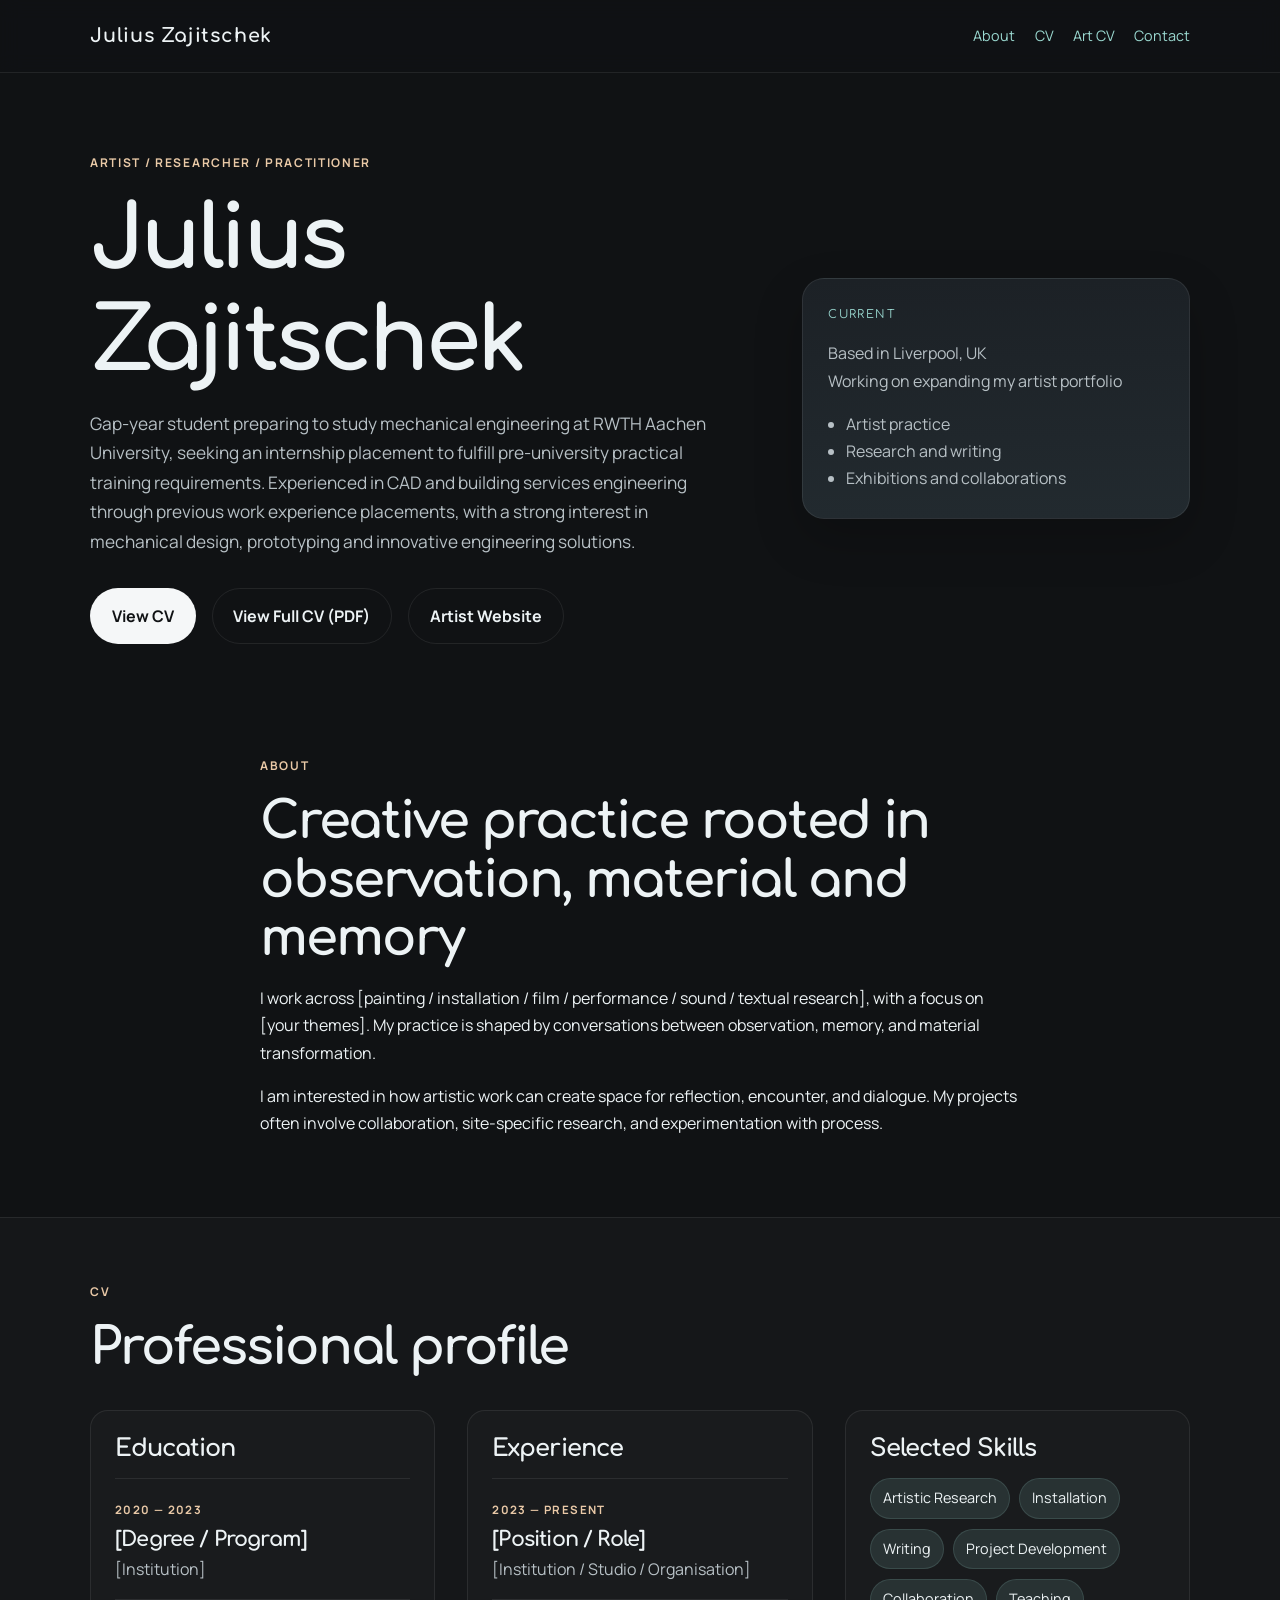
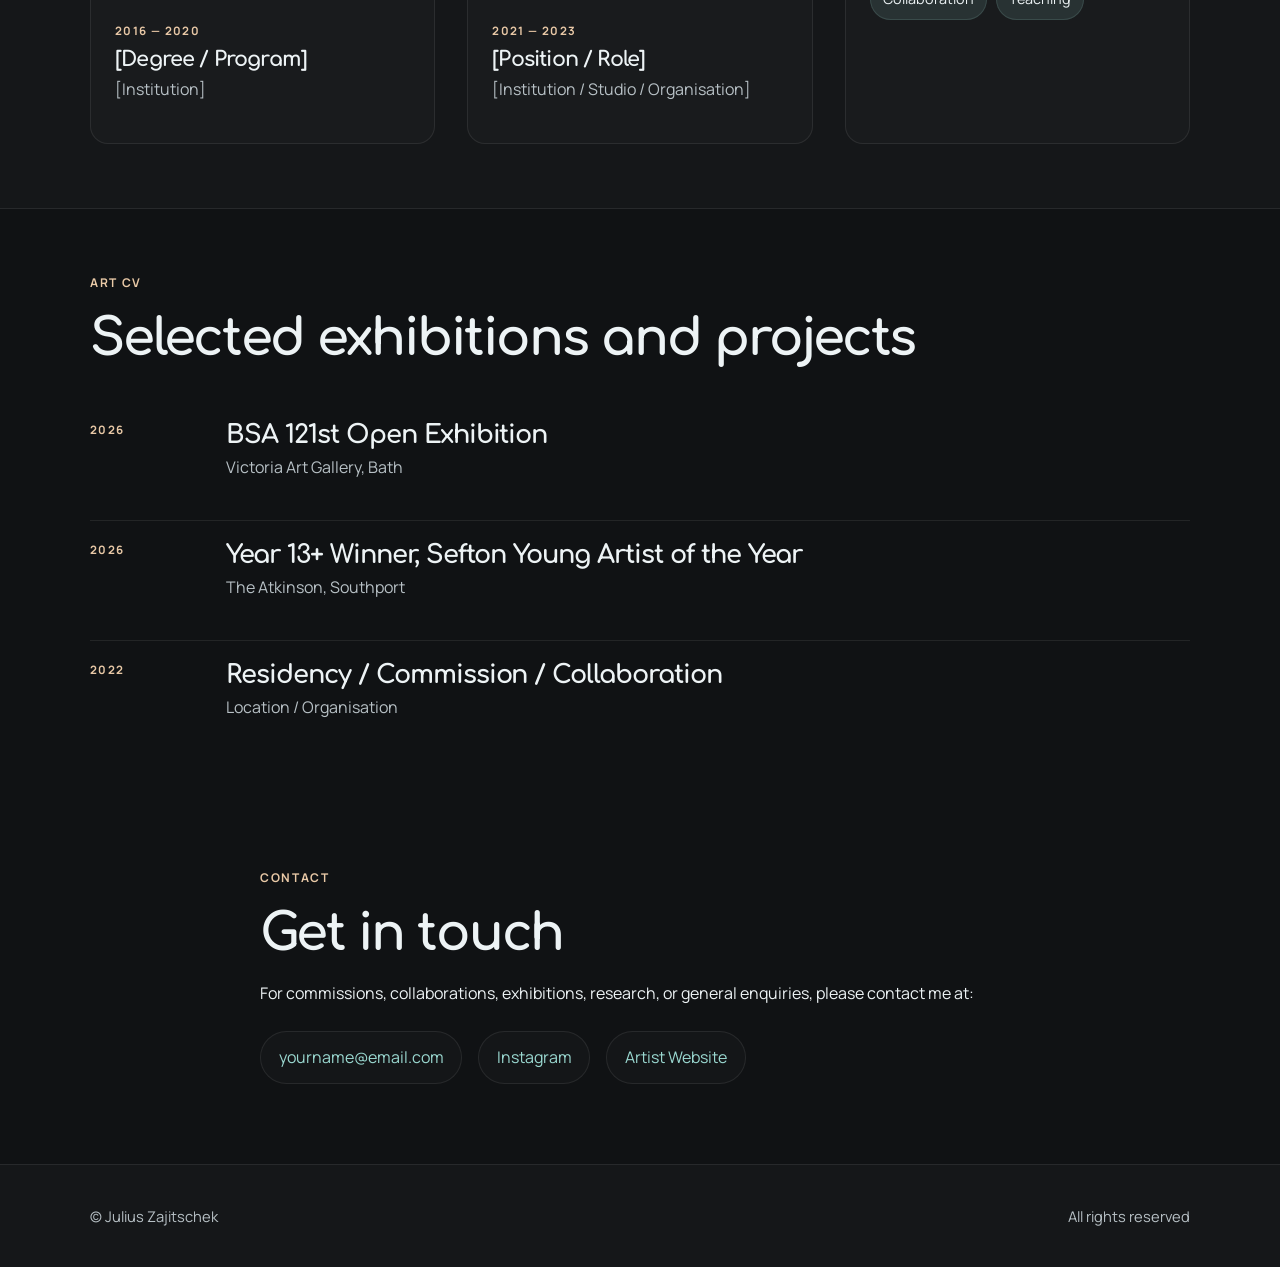
==== index.html @ 3a84ae4e "Update index.html Added BSA and Atkinson exhibitions to art cv" ====
<!DOCTYPE html>
<html lang="en">
  <head>
    <meta charset="UTF-8" />
    <meta name="viewport" content="width=device-width, initial-scale=1.0" />
    <title>Julius Zajitschek</title>
    <meta
      name="description"
      content="Personal website of Julius Zajitschek — artist, researcher, and creative practitioner."
    />
    <link rel="preconnect" href="https://fonts.googleapis.com" />
    <link rel="preconnect" href="https://fonts.gstatic.com" crossorigin />
    <link
      href="https://fonts.googleapis.com/css2?family=Comfortaa:wght@400;500;600;700&family=Manrope:wght@400;500;600;700&display=swap"
      rel="stylesheet"
    />
    <link rel="stylesheet" href="styles.css" />
  </head>
  <body>
    <header class="site-header">
      <div class="container nav">
        <div class="brand">Julius Zajitschek</div>
        <nav>
          <a href="#about">About</a>
          <a href="#cv">CV</a>
          <a href="#art-cv">Art CV</a>
          <a href="#contact">Contact</a>
        </nav>
      </div>
    </header>

    <main>
      <section class="hero">
        <div class="container hero-inner">
          <div class="hero-copy">
            <p class="eyebrow">Artist / Researcher / Practitioner</p>
            <h1>Julius Zajitschek</h1>
            <p class="lead">
              Gap-year student preparing to study mechanical engineering at RWTH Aachen 
              University, seeking an internship placement to fulfill pre-university 
              practical training requirements. Experienced in CAD and building 
              services engineering through previous work experience placements, with a strong 
              interest in mechanical design, prototyping and innovative engineering solutions.
            </p>
            <div class="actions">
              <a class="button" href="#cv">View CV</a>
              <a class="button secondary" href="cv.pdf" target="_blank" rel="noopener noreferrer">
                View Full CV (PDF)
              </a>
              <a
                class="button secondary"
                href="https://gentfossly.github.io"
                target="_blank"
                rel="noreferrer"
              >
                Artist Website
              </a>
            </div>
          </div>

          <div class="hero-card">
            <div class="card-label">Current</div>
            <p>
              Based in Liverpool, UK<br />
              Working on expanding my artist portfolio
            </p>
            <ul>
              <li>Artist practice</li>
              <li>Research and writing</li>
              <li>Exhibitions and collaborations</li>
            </ul>
          </div>
        </div>
      </section>

      <section id="about" class="section">
        <div class="container narrow">
          <p class="section-kicker">About</p>
          <h2>Creative practice rooted in observation, material and memory</h2>
          <p>
            I work across [painting / installation / film / performance / sound /
            textual research], with a focus on [your themes]. My practice is shaped
            by conversations between observation, memory, and material
            transformation.
          </p>
          <p>
            I am interested in how artistic work can create space for reflection,
            encounter, and dialogue. My projects often involve collaboration,
            site-specific research, and experimentation with process.
          </p>
        </div>
      </section>

      <section id="cv" class="section alt">
        <div class="container">
          <p class="section-kicker">CV</p>
          <h2>Professional profile</h2>

          <div class="cv-grid">
            <div class="cv-column">
              <h3>Education</h3>
              <div class="entry">
                <span class="date">2020 — 2023</span>
                <h4>[Degree / Program]</h4>
                <p>[Institution]</p>
              </div>
              <div class="entry">
                <span class="date">2016 — 2020</span>
                <h4>[Degree / Program]</h4>
                <p>[Institution]</p>
              </div>
            </div>

            <div class="cv-column">
              <h3>Experience</h3>
              <div class="entry">
                <span class="date">2023 — Present</span>
                <h4>[Position / Role]</h4>
                <p>[Institution / Studio / Organisation]</p>
              </div>
              <div class="entry">
                <span class="date">2021 — 2023</span>
                <h4>[Position / Role]</h4>
                <p>[Institution / Studio / Organisation]</p>
              </div>
            </div>

            <div class="cv-column">
              <h3>Selected Skills</h3>
              <ul class="tag-list">
                <li>Artistic Research</li>
                <li>Installation</li>
                <li>Writing</li>
                <li>Project Development</li>
                <li>Collaboration</li>
                <li>Teaching</li>
              </ul>
            </div>
          </div>
        </div>
      </section>

      <section id="art-cv" class="section">
        <div class="container">
          <p class="section-kicker">Art CV</p>
          <h2>Selected exhibitions and projects</h2>

          <div class="timeline">
            <div class="timeline-item">
              <span class="date">2026</span>
              <div>
                <h4>BSA 121st Open Exhibition</h4>
                <p>Victoria Art Gallery, Bath</p>
              </div>
            </div>

            <div class="timeline-item">
              <span class="date">2026</span>
              <div>
                <h4>Year 13+ Winner, Sefton Young Artist of the Year</h4>
                <p>The Atkinson, Southport</p>
              </div>
            </div>

            <div class="timeline-item">
              <span class="date">2022</span>
              <div>
                <h4>Residency / Commission / Collaboration</h4>
                <p>Location / Organisation</p>
              </div>
            </div>
          </div>
        </div>
      </section>

      <section id="contact" class="section contact">
        <div class="container narrow">
          <p class="section-kicker">Contact</p>
          <h2>Get in touch</h2>
          <p>
            For commissions, collaborations, exhibitions, research, or general
            enquiries, please contact me at:
          </p>

          <div class="contact-links">
            <a href="mailto:yourname@email.com">yourname@email.com</a>
            <a href="https://instagram.com/yourhandle" target="_blank" rel="noreferrer">
              Instagram
            </a>
            <a href="https://gentfossly.github.io" target="_blank" rel="noreferrer">
              Artist Website
            </a>
          </div>
        </div>
      </section>
    </main>

    <footer class="site-footer">
      <div class="container footer-inner">
        <p>© Julius Zajitschek</p>
        <p>All rights reserved</p>
      </div>
    </footer>
  </body>
</html>
---- styles.css ----
@import url('https://fonts.googleapis.com/css2?family=Comfortaa:wght@400;500;600;700&family=Manrope:wght@400;500;600;700&display=swap');

:root {
  --bg: #101214;
  --bg-2: #171b1e;
  --panel: #1c2126;
  --panel-2: #222a2f;
  --text: #edf3f5;
  --muted: #b7c0c5;
  --line: rgba(255, 255, 255, 0.08);
  --accent: #9ad8d0;
  --accent-2: #e9c9a7;
  --button: #f5f7f8;
  --button-text: #101214;
  --shadow: 0 20px 50px rgba(0, 0, 0, 0.2);
}

* {
  box-sizing: border-box;
}

html {
  scroll-behavior: smooth;
}

body {
  margin: 0;
  background: var(--bg);
  color: var(--text);
  font-family: "Manrope", sans-serif;
  line-height: 1.7;
}

img {
  max-width: 100%;
  display: block;
}

a {
  color: var(--accent);
  text-decoration: none;
}

a:hover {
  text-decoration: underline;
}

.container {
  width: min(1100px, calc(100% - 2rem));
  margin: 0 auto;
}

.narrow {
  max-width: 760px;
}

.site-header {
  position: sticky;
  top: 0;
  z-index: 20;
  background: rgba(16, 18, 20, 0.9);
  backdrop-filter: blur(10px);
  border-bottom: 1px solid var(--line);
}

.nav {
  display: flex;
  justify-content: space-between;
  align-items: center;
  min-height: 72px;
  gap: 1rem;
}

.brand {
  font-family: "Comfortaa", sans-serif;
  font-weight: 700;
  font-size: 1.2rem;
  letter-spacing: 0.04em;
}

nav {
  display: flex;
  flex-wrap: wrap;
  gap: 1.2rem;
  font-size: 0.9rem;
}

.hero {
  padding: 5rem 0 3rem;
}

.hero-inner {
  display: grid;
  grid-template-columns: 1.4fr 0.8fr;
  gap: 2rem;
  align-items: center;
}

.eyebrow,
.section-kicker {
  color: var(--accent-2);
  text-transform: uppercase;
  letter-spacing: 0.14em;
  font-size: 0.75rem;
  font-weight: 700;
  margin: 0 0 1rem;
}

h1, h2, h3, h4, h5 {
  font-family: "Comfortaa", sans-serif;
  letter-spacing: -0.04em;
  line-height: 1.15;
  margin-top: 0;
  color: var(--text);
}

h1 {
  font-size: clamp(3rem, 7vw, 5.5rem);
  margin-bottom: 1rem;
}

h2 {
  font-size: clamp(2.4rem, 4vw, 3.5rem);
  margin-bottom: 1rem;
}

.lead {
  font-size: 1.08rem;
  color: var(--muted);
  max-width: 640px;
}

.actions {
  display: flex;
  flex-wrap: wrap;
  gap: 1rem;
  margin-top: 2rem;
}

.button {
  display: inline-flex;
  align-items: center;
  justify-content: center;
  padding: 0.85rem 1.3rem;
  border-radius: 999px;
  background: var(--button);
  color: var(--button-text);
  font-weight: 700;
  border: 1px solid transparent;
  transition: transform 0.2s ease;
}

.button:hover {
  transform: translateY(-1px);
  text-decoration: none;
}

.button.secondary {
  background: transparent;
  border-color: var(--line);
  color: var(--text);
}

.hero-card {
  background: linear-gradient(180deg, var(--panel) 0%, var(--panel-2) 100%);
  border: 1px solid var(--line);
  border-radius: 22px;
  padding: 1.6rem;
  box-shadow: var(--shadow);
}

.card-label {
  font-family: "Comfortaa", sans-serif;
  font-size: 0.72rem;
  text-transform: uppercase;
  letter-spacing: 0.12em;
  color: var(--accent);
  margin-bottom: 0.8rem;
}

.hero-card p,
.hero-card li {
  color: var(--muted);
}

.hero-card ul {
  margin: 1rem 0 0;
  padding-left: 1.1rem;
}

.section {
  padding: 4rem 0;
}

.alt {
  background: rgba(255, 255, 255, 0.02);
  border-top: 1px solid var(--line);
  border-bottom: 1px solid var(--line);
}

.cv-grid {
  display: grid;
  grid-template-columns: repeat(3, minmax(0, 1fr));
  gap: 2rem;
  margin-top: 2rem;
}

.cv-column {
  background: rgba(255, 255, 255, 0.02);
  border: 1px solid var(--line);
  border-radius: 18px;
  padding: 1.5rem;
}

.cv-column h3 {
  font-size: 1.5rem;
  margin-bottom: 1rem;
}

.entry {
  padding: 1rem 0;
  border-top: 1px solid var(--line);
}

.entry:first-child {
  border-top: none;
  padding-top: 0;
}

.date {
  display: inline-block;
  color: var(--accent-2);
  font-size: 0.72rem;
  text-transform: uppercase;
  letter-spacing: 0.12em;
  font-weight: 700;
  margin-bottom: 0.5rem;
}

.entry h4 {
  margin-bottom: 0.25rem;
  font-size: 1.3rem;
}

.entry p {
  margin: 0;
  color: var(--muted);
}

.tag-list {
  list-style: none;
  padding: 0;
  margin: 0;
  display: flex;
  flex-wrap: wrap;
  gap: 0.6rem;
}

.tag-list li {
  background: rgba(154, 216, 208, 0.12);
  border: 1px solid rgba(154, 216, 208, 0.15);
  padding: 0.45rem 0.75rem;
  border-radius: 999px;
  font-size: 0.9rem;
}

.timeline {
  display: grid;
  gap: 1.2rem;
  margin-top: 2rem;
}

.timeline-item {
  display: grid;
  grid-template-columns: 120px 1fr;
  gap: 1rem;
  padding: 1.2rem 0;
  border-top: 1px solid var(--line);
}

.timeline-item:first-child {
  border-top: 0;
}

.timeline-item h4 {
  margin-bottom: 0.3rem;
  font-size: 1.6rem;
}

.timeline-item p {
  margin: 0;
  color: var(--muted);
}

.contact {
  padding-bottom: 5rem;
}

.contact-links {
  display: flex;
  flex-wrap: wrap;
  gap: 1rem;
  margin-top: 1.5rem;
}

.contact-links a {
  display: inline-flex;
  align-items: center;
  justify-content: center;
  min-height: 48px;
  padding: 0.75rem 1.1rem;
  border: 1px solid var(--line);
  border-radius: 999px;
  background: rgba(255, 255, 255, 0.02);
}

.site-footer {
  border-top: 1px solid var(--line);
  padding: 1.5rem 0;
  background: rgba(255, 255, 255, 0.02);
}

.footer-inner {
  display: flex;
  justify-content: space-between;
  gap: 1rem;
  flex-wrap: wrap;
  color: var(--muted);
  font-size: 0.92rem;
}

@media (max-width: 800px) {
  .hero-inner,
  .cv-grid {
    grid-template-columns: 1fr;
  }

  .nav {
    flex-direction: column;
    justify-content: center;
    padding: 0.9rem 0;
  }

  .timeline-item {
    grid-template-columns: 1fr;
    gap: 0.2rem;
  }
}
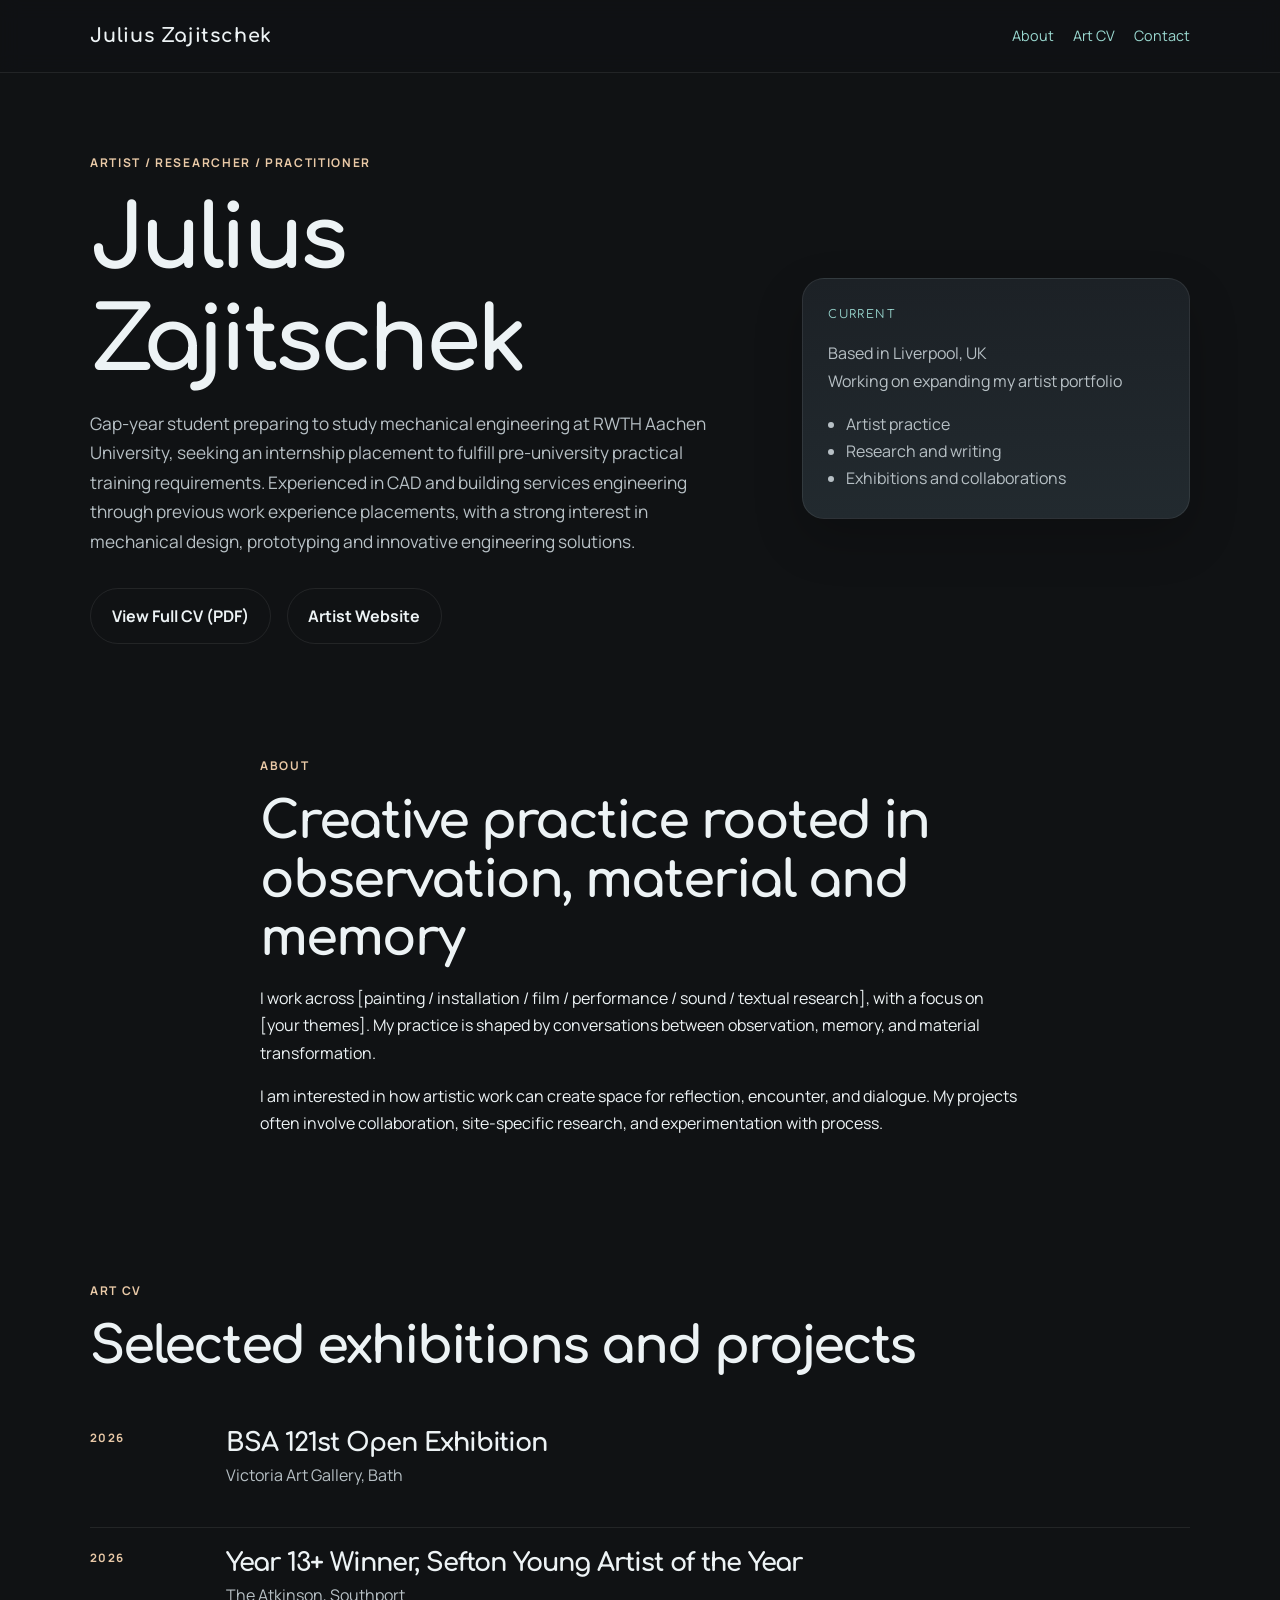
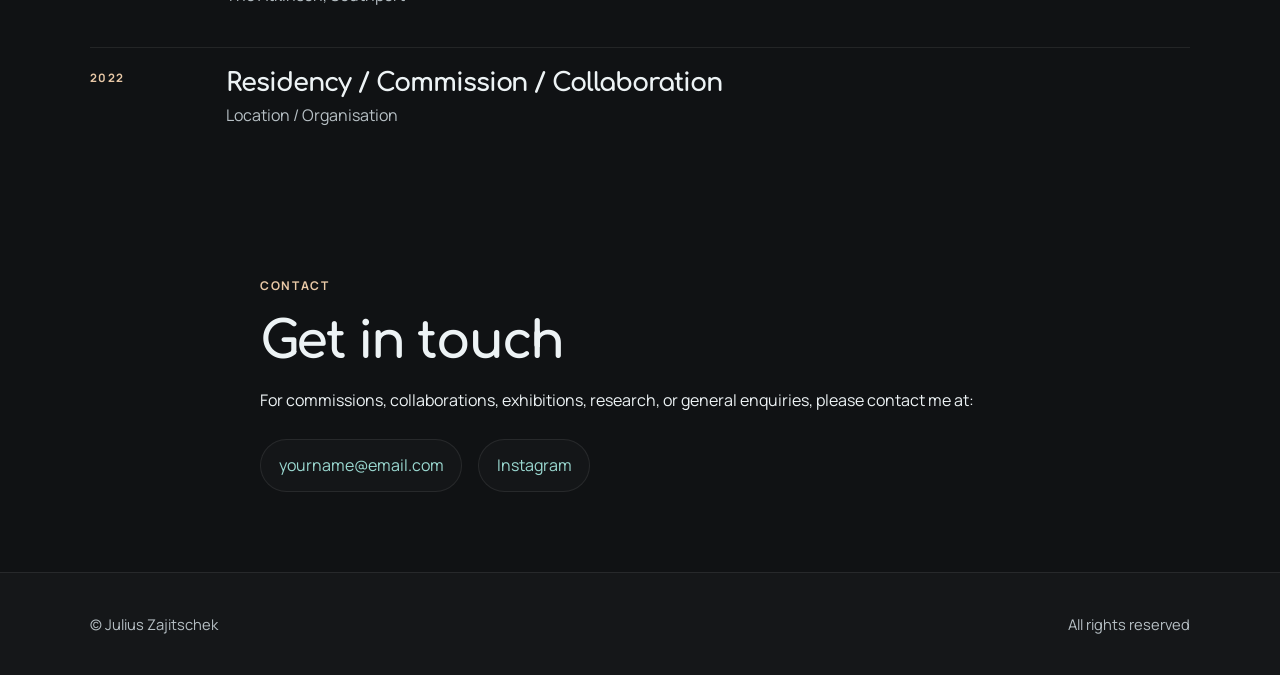
==== commit 20ec8523: "Remove the CV section and artist website link; keep Art CV" ====
--- a/index.html
+++ b/index.html
@@ -22,7 +22,6 @@
         <div class="brand">Julius Zajitschek</div>
         <nav>
           <a href="#about">About</a>
-          <a href="#cv">CV</a>
           <a href="#art-cv">Art CV</a>
           <a href="#contact">Contact</a>
         </nav>
@@ -43,7 +42,6 @@
               interest in mechanical design, prototyping and innovative engineering solutions.
             </p>
             <div class="actions">
-              <a class="button" href="#cv">View CV</a>
               <a class="button secondary" href="cv.pdf" target="_blank" rel="noopener noreferrer">
                 View Full CV (PDF)
               </a>
@@ -88,55 +86,6 @@
             encounter, and dialogue. My projects often involve collaboration,
             site-specific research, and experimentation with process.
           </p>
-        </div>
-      </section>
-
-      <section id="cv" class="section alt">
-        <div class="container">
-          <p class="section-kicker">CV</p>
-          <h2>Professional profile</h2>
-
-          <div class="cv-grid">
-            <div class="cv-column">
-              <h3>Education</h3>
-              <div class="entry">
-                <span class="date">2020 — 2023</span>
-                <h4>[Degree / Program]</h4>
-                <p>[Institution]</p>
-              </div>
-              <div class="entry">
-                <span class="date">2016 — 2020</span>
-                <h4>[Degree / Program]</h4>
-                <p>[Institution]</p>
-              </div>
-            </div>
-
-            <div class="cv-column">
-              <h3>Experience</h3>
-              <div class="entry">
-                <span class="date">2023 — Present</span>
-                <h4>[Position / Role]</h4>
-                <p>[Institution / Studio / Organisation]</p>
-              </div>
-              <div class="entry">
-                <span class="date">2021 — 2023</span>
-                <h4>[Position / Role]</h4>
-                <p>[Institution / Studio / Organisation]</p>
-              </div>
-            </div>
-
-            <div class="cv-column">
-              <h3>Selected Skills</h3>
-              <ul class="tag-list">
-                <li>Artistic Research</li>
-                <li>Installation</li>
-                <li>Writing</li>
-                <li>Project Development</li>
-                <li>Collaboration</li>
-                <li>Teaching</li>
-              </ul>
-            </div>
-          </div>
         </div>
       </section>
 
@@ -187,9 +136,6 @@
             <a href="https://instagram.com/yourhandle" target="_blank" rel="noreferrer">
               Instagram
             </a>
-            <a href="https://gentfossly.github.io" target="_blank" rel="noreferrer">
-              Artist Website
-            </a>
           </div>
         </div>
       </section>
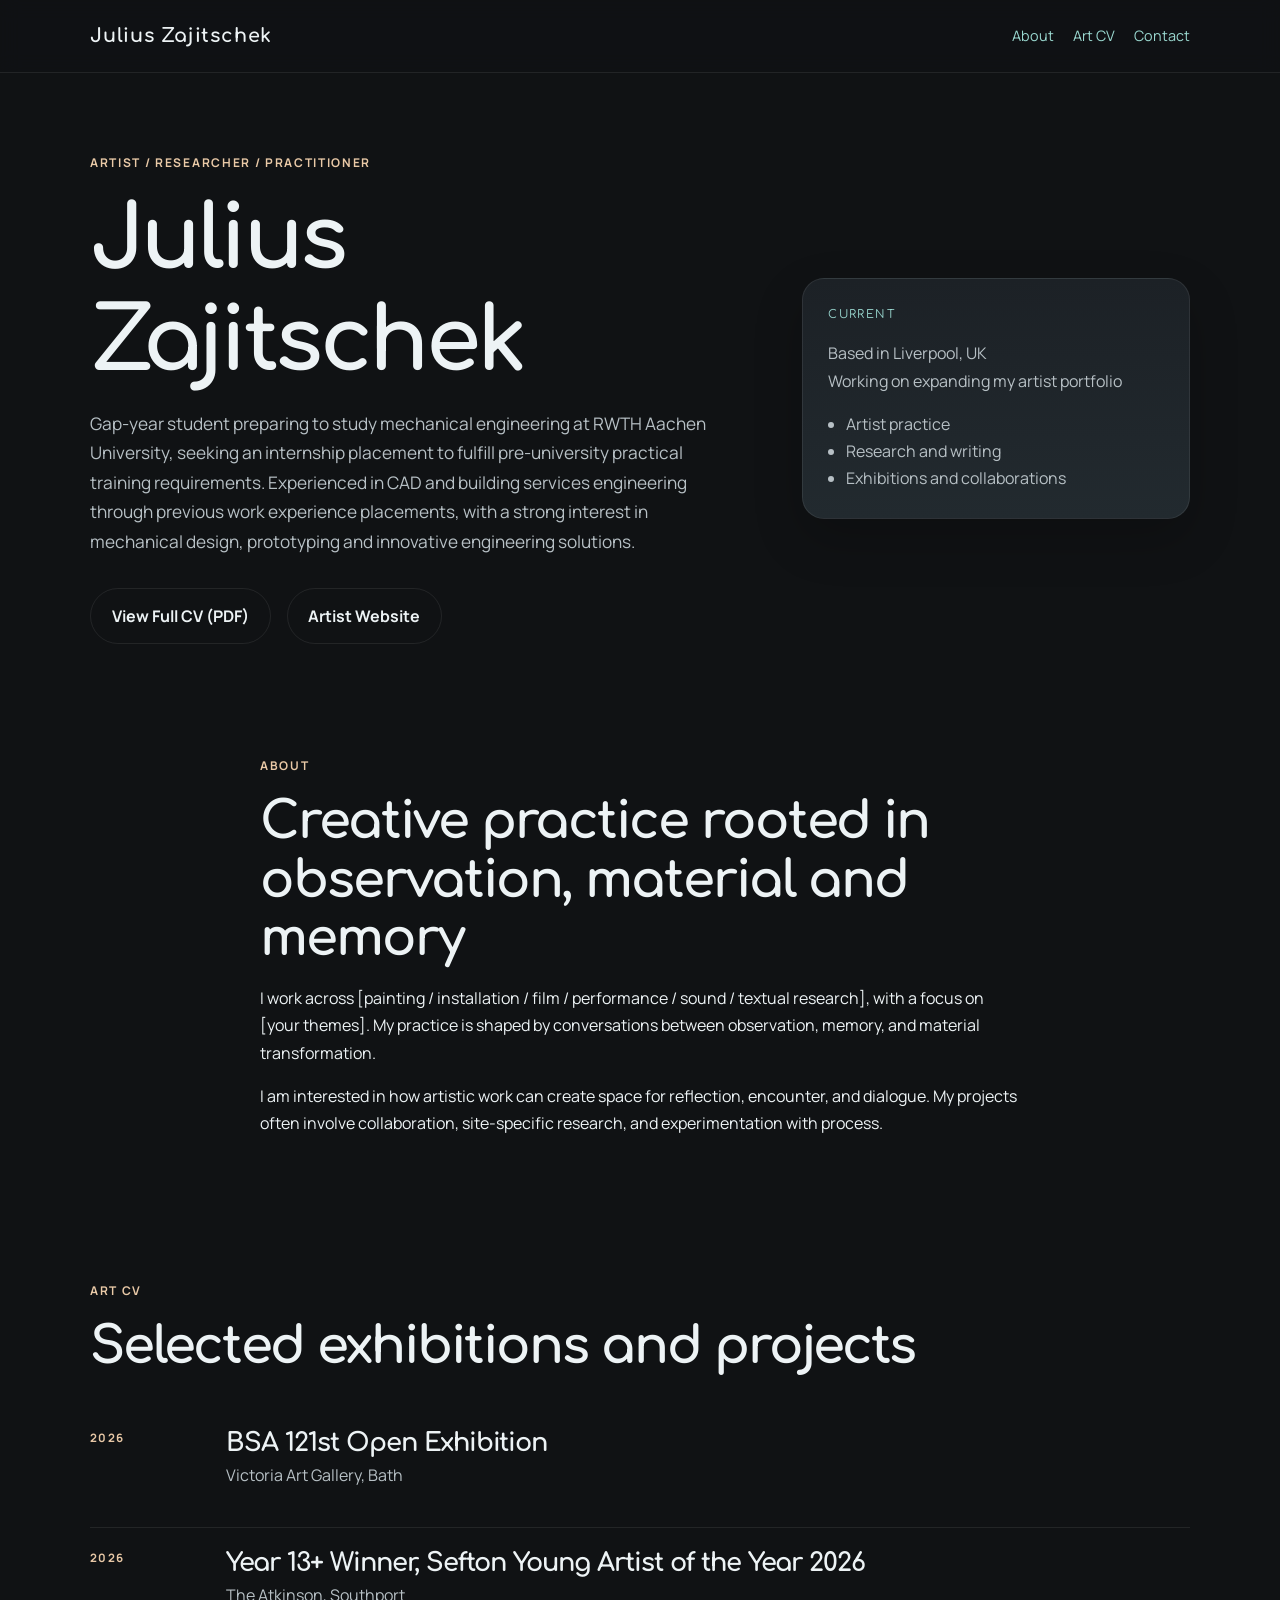
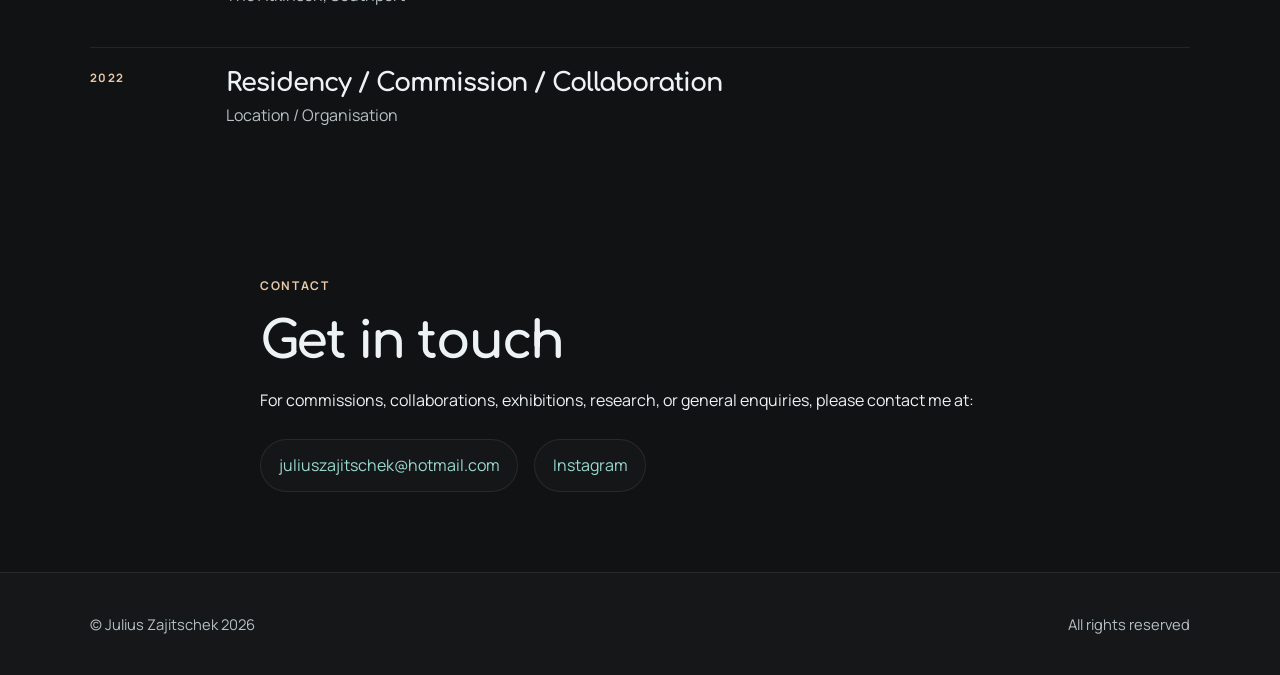
==== commit a59ba6c9: "removed cv section, Update personal information and year in index.html" ====
--- a/index.html
+++ b/index.html
@@ -35,10 +35,10 @@
             <p class="eyebrow">Artist / Researcher / Practitioner</p>
             <h1>Julius Zajitschek</h1>
             <p class="lead">
-              Gap-year student preparing to study mechanical engineering at RWTH Aachen 
-              University, seeking an internship placement to fulfill pre-university 
-              practical training requirements. Experienced in CAD and building 
-              services engineering through previous work experience placements, with a strong 
+              Gap-year student preparing to study mechanical engineering at RWTH Aachen
+              University, seeking an internship placement to fulfill pre-university
+              practical training requirements. Experienced in CAD and building
+              services engineering through previous work experience placements, with a strong
               interest in mechanical design, prototyping and innovative engineering solutions.
             </p>
             <div class="actions">
@@ -106,7 +106,7 @@
             <div class="timeline-item">
               <span class="date">2026</span>
               <div>
-                <h4>Year 13+ Winner, Sefton Young Artist of the Year</h4>
+                <h4>Year 13+ Winner, Sefton Young Artist of the Year 2026</h4>
                 <p>The Atkinson, Southport</p>
               </div>
             </div>
@@ -132,8 +132,8 @@
           </p>
 
           <div class="contact-links">
-            <a href="mailto:yourname@email.com">yourname@email.com</a>
-            <a href="https://instagram.com/yourhandle" target="_blank" rel="noreferrer">
+            <a href="mailto:yourname@email.com">juliuszajitschek@hotmail.com</a>
+            <a href="https://instagram.com/gentfossly" target="_blank" rel="noreferrer">
               Instagram
             </a>
           </div>
@@ -143,7 +143,7 @@
 
     <footer class="site-footer">
       <div class="container footer-inner">
-        <p>© Julius Zajitschek</p>
+        <p>© Julius Zajitschek 2026</p>
         <p>All rights reserved</p>
       </div>
     </footer>
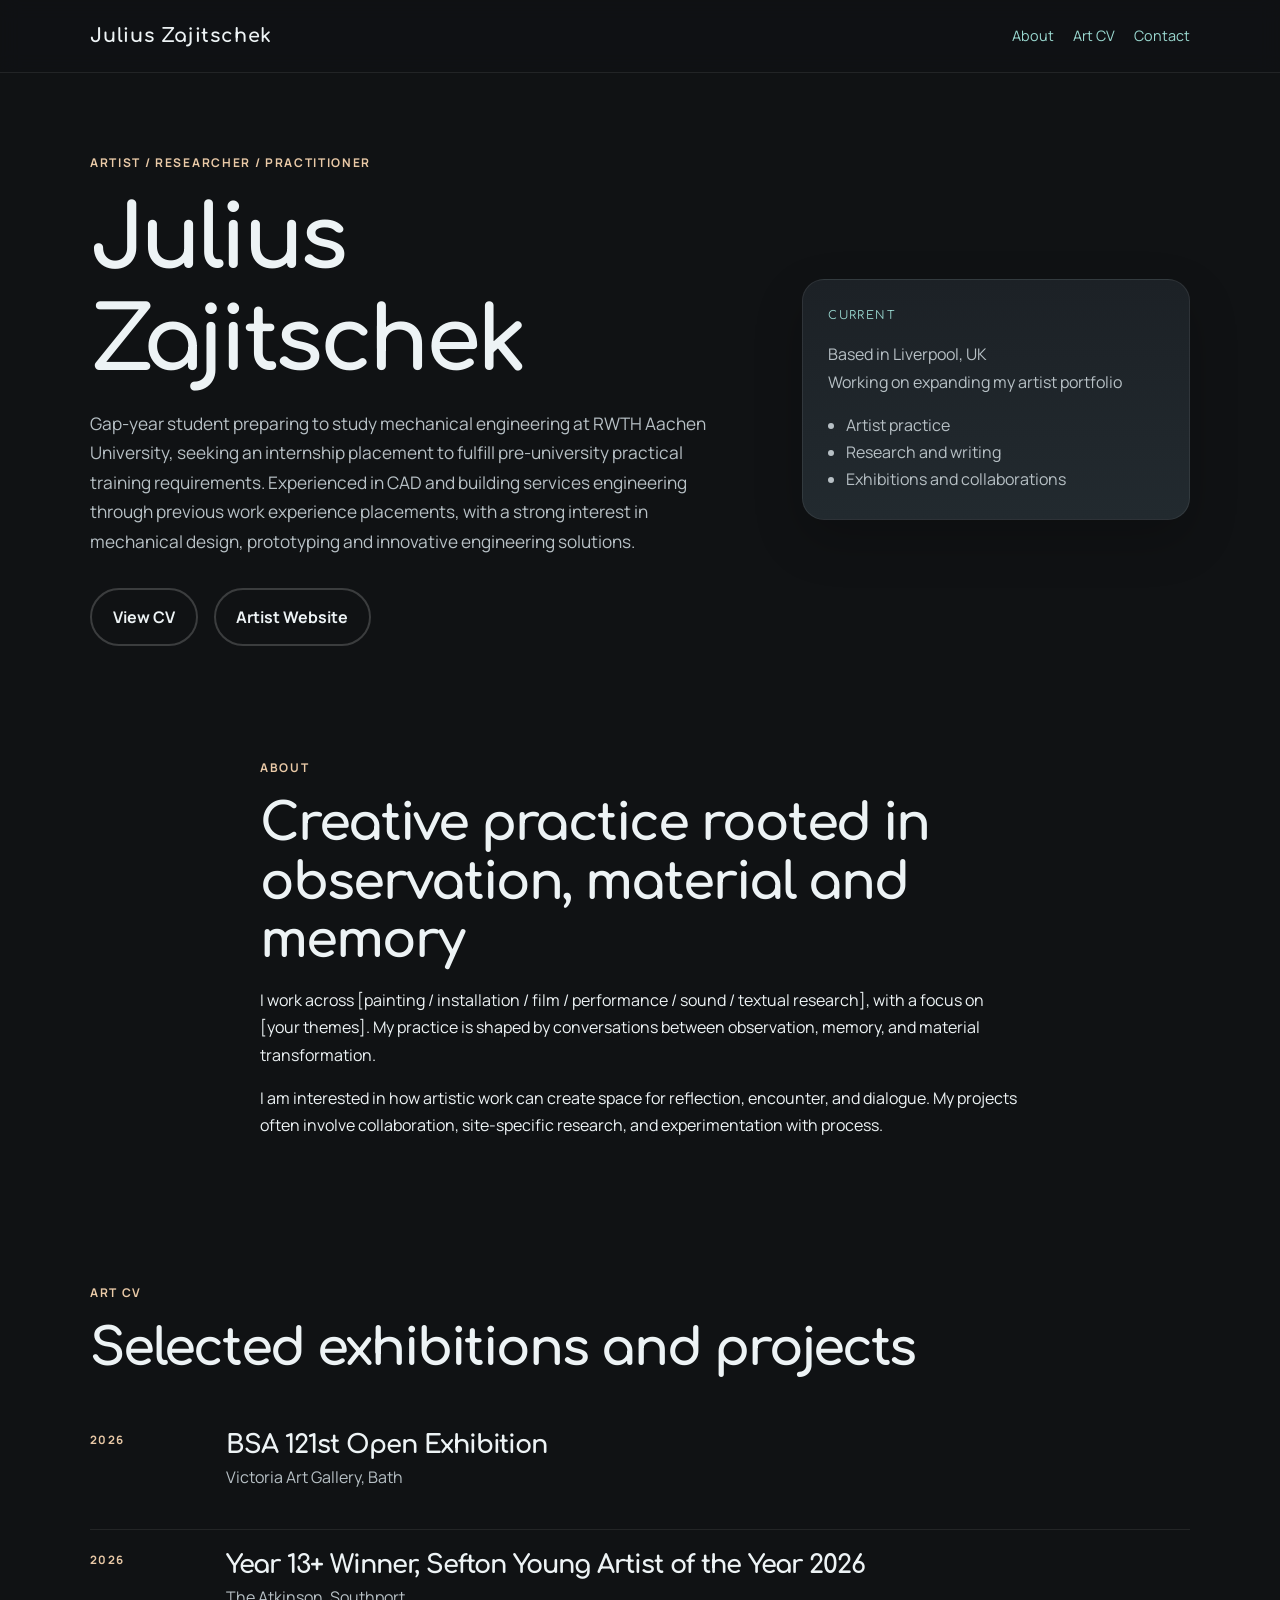
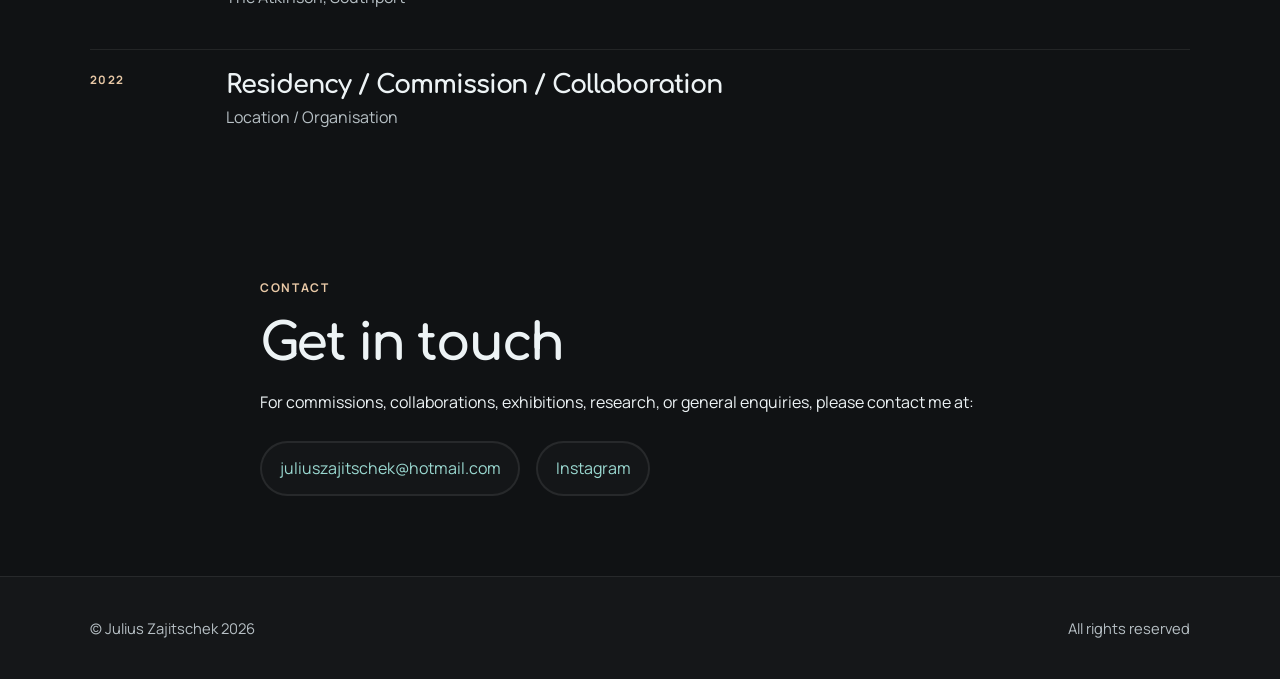
==== commit b8eb3fec: "updated CV & correct mailto: linked for email" ====
--- a/index.html
+++ b/index.html
@@ -43,7 +43,7 @@
             </p>
             <div class="actions">
               <a class="button secondary" href="cv.pdf" target="_blank" rel="noopener noreferrer">
-                View Full CV (PDF)
+                View CV
               </a>
               <a
                 class="button secondary"
@@ -132,7 +132,7 @@
           </p>
 
           <div class="contact-links">
-            <a href="mailto:yourname@email.com">juliuszajitschek@hotmail.com</a>
+            <a href="mailto:juliuszajitschek@hotmail.com">juliuszajitschek@hotmail.com</a>
             <a href="https://instagram.com/gentfossly" target="_blank" rel="noreferrer">
               Instagram
             </a>
--- a/styles.css
+++ b/styles.css
@@ -146,7 +146,7 @@
   background: var(--button);
   color: var(--button-text);
   font-weight: 700;
-  border: 1px solid transparent;
+  border: 2px solid transparent;
   transition: transform 0.2s ease;
 }
 
@@ -157,7 +157,7 @@
 
 .button.secondary {
   background: transparent;
-  border-color: var(--line);
+  border-color: rgba(255, 255, 255, 0.18);
   color: var(--text);
 }
 
@@ -309,7 +309,7 @@
   justify-content: center;
   min-height: 48px;
   padding: 0.75rem 1.1rem;
-  border: 1px solid var(--line);
+  border: 2px solid var(--line);
   border-radius: 999px;
   background: rgba(255, 255, 255, 0.02);
 }
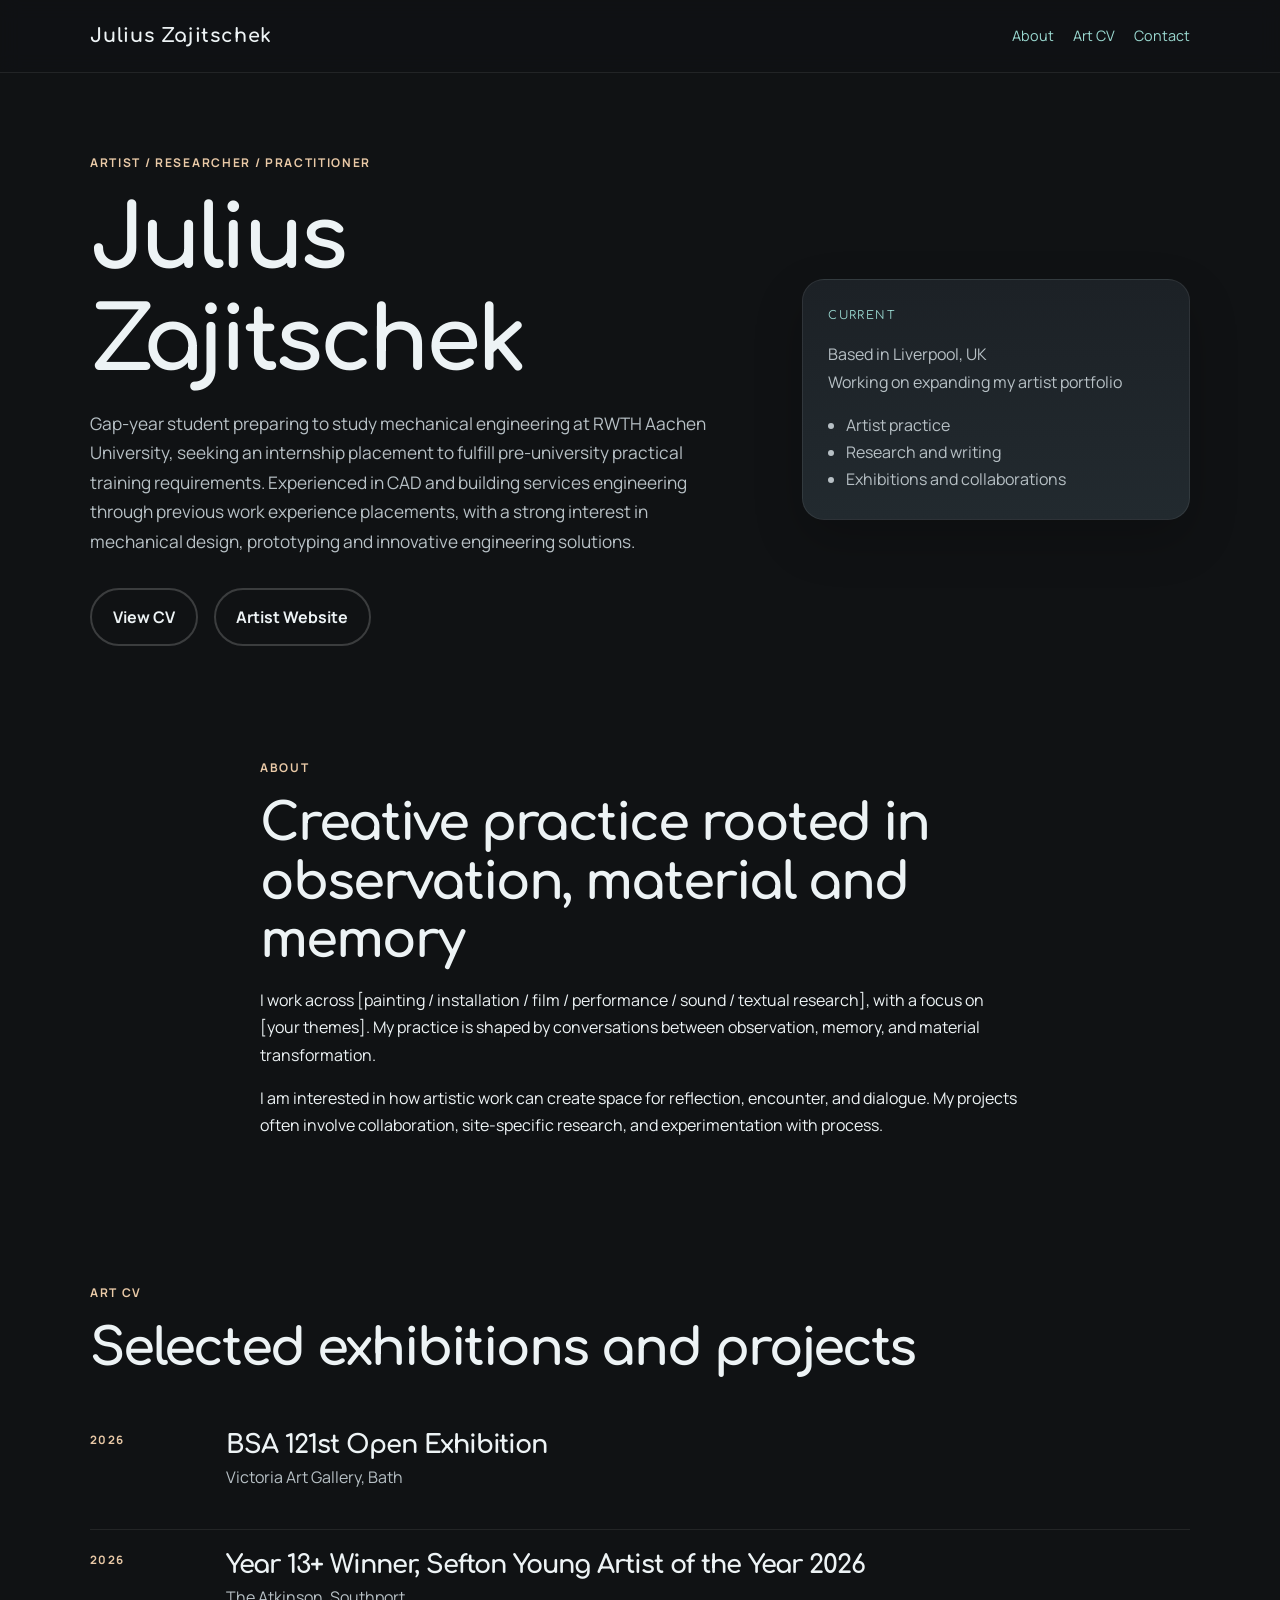
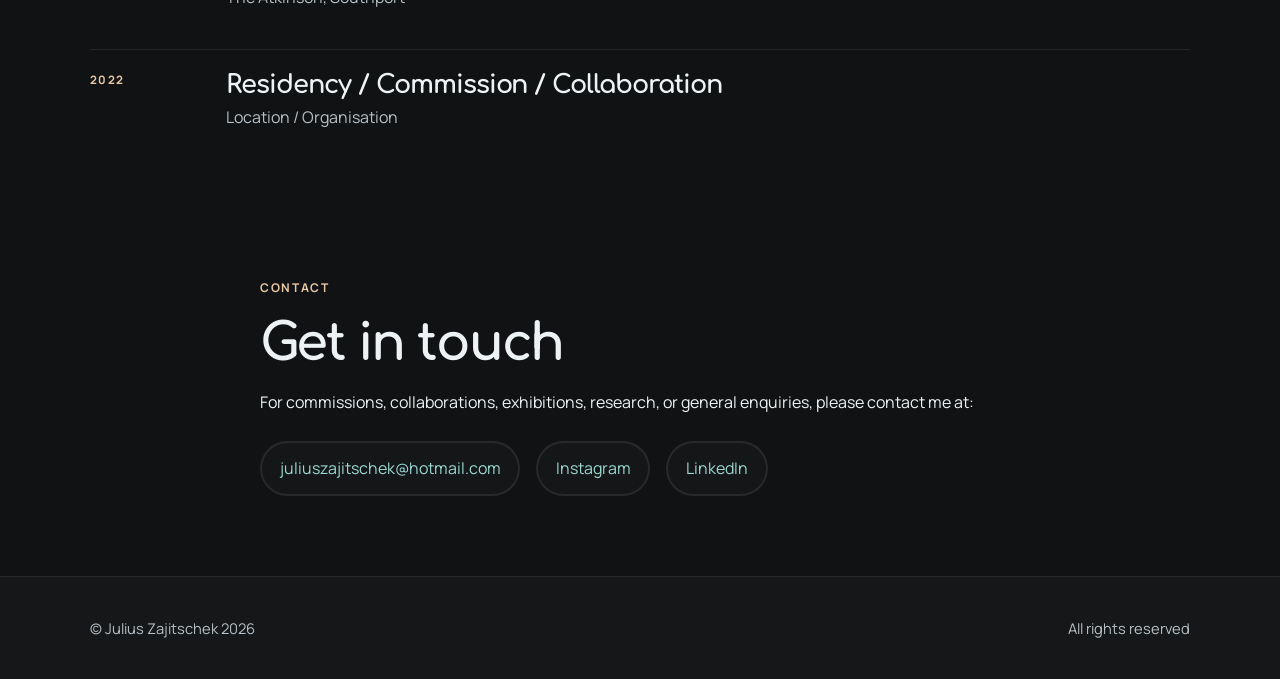
==== commit 57ab6201: "added linkedin" ====
--- a/index.html
+++ b/index.html
@@ -136,6 +136,9 @@
             <a href="https://instagram.com/gentfossly" target="_blank" rel="noreferrer">
               Instagram
             </a>
+            <a href="https://www.linkedin.com/in/julius-zajitschek-481a99254/" target="_blank" rel="noreferrer">
+              LinkedIn
+            </a>
           </div>
         </div>
       </section>
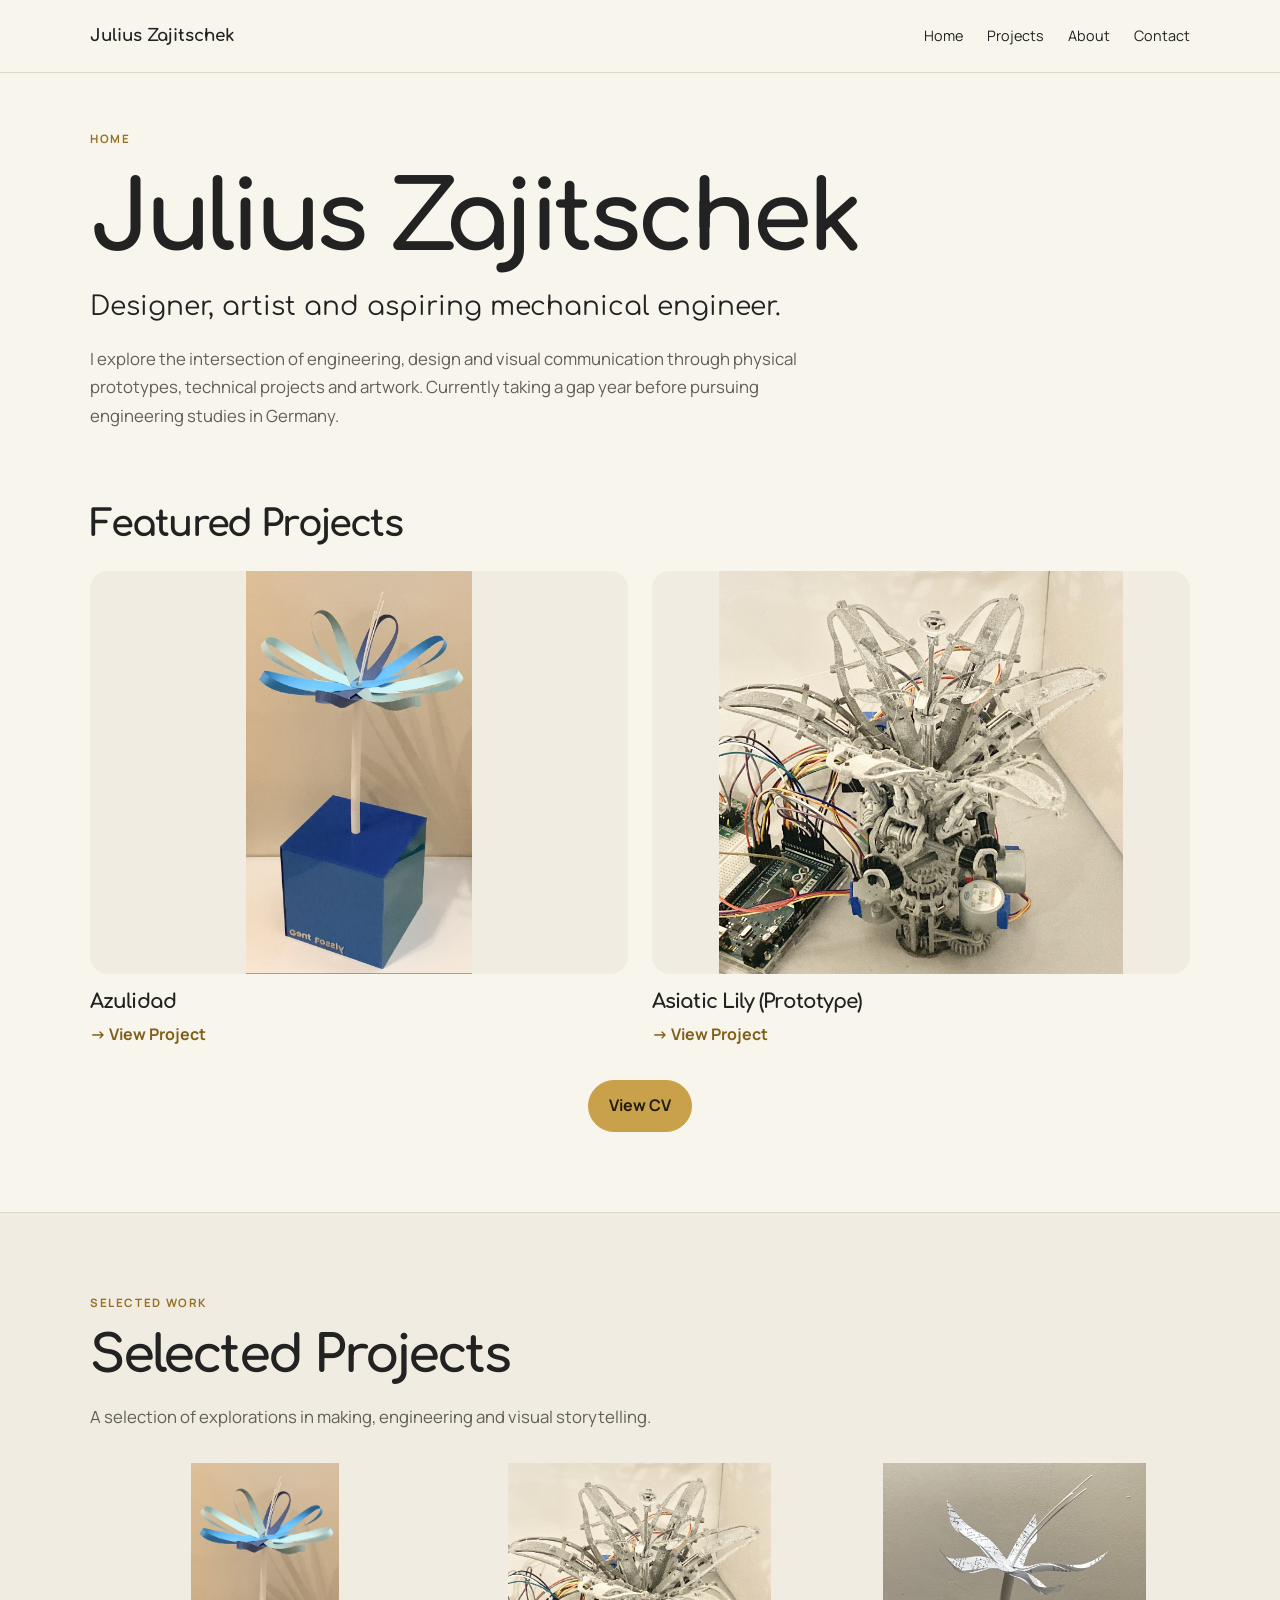
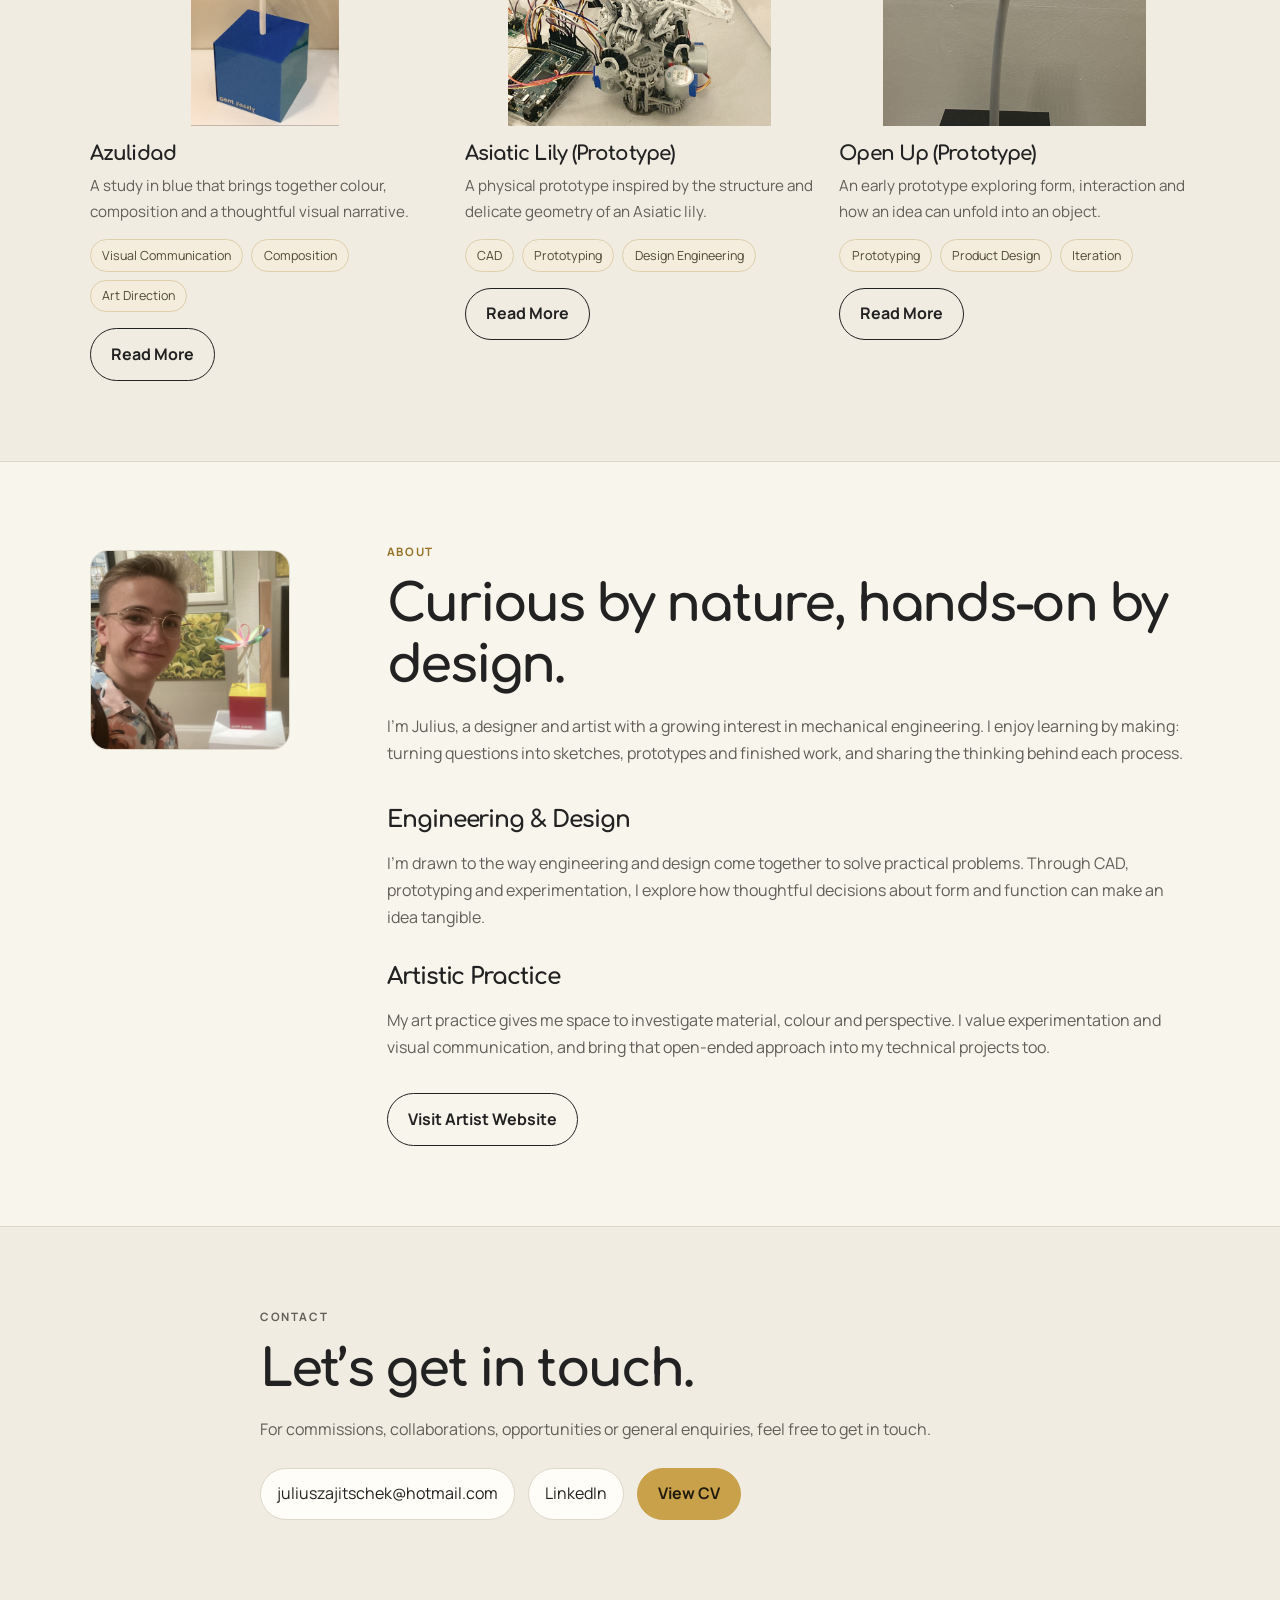
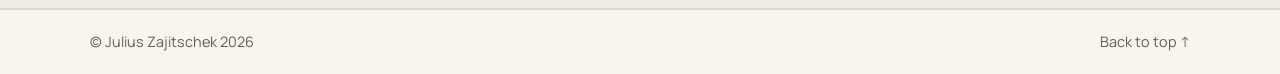
==== commit 4d3a37cd: "Complete site redesign (colour scheme, info, added project pages, removed art cv)" ====
--- a/index.html
+++ b/index.html
@@ -3,10 +3,10 @@
   <head>
     <meta charset="UTF-8" />
     <meta name="viewport" content="width=device-width, initial-scale=1.0" />
-    <title>Julius Zajitschek</title>
+    <title>Julius Zajitschek — Designer, artist & aspiring mechanical engineer</title>
     <meta
       name="description"
-      content="Personal website of Julius Zajitschek — artist, researcher, and creative practitioner."
+      content="Julius Zajitschek explores the intersection of engineering, design and visual communication through physical prototypes, technical projects and artwork."
     />
     <link rel="preconnect" href="https://fonts.googleapis.com" />
     <link rel="preconnect" href="https://fonts.gstatic.com" crossorigin />
@@ -15,130 +15,108 @@
       rel="stylesheet"
     />
     <link rel="stylesheet" href="styles.css" />
+    <script src="projects.js" defer></script>
+    <script src="site.js" defer></script>
   </head>
   <body>
     <header class="site-header">
       <div class="container nav">
-        <div class="brand">Julius Zajitschek</div>
-        <nav>
+        <a class="brand" href="#home">Julius Zajitschek</a>
+        <nav aria-label="Main navigation">
+          <a href="#home">Home</a>
+          <a href="#projects">Projects</a>
           <a href="#about">About</a>
-          <a href="#art-cv">Art CV</a>
           <a href="#contact">Contact</a>
         </nav>
       </div>
     </header>
 
     <main>
-      <section class="hero">
-        <div class="container hero-inner">
+      <section id="home" class="hero">
+        <div class="container">
+          <p class="section-kicker">Home</p>
           <div class="hero-copy">
-            <p class="eyebrow">Artist / Researcher / Practitioner</p>
             <h1>Julius Zajitschek</h1>
-            <p class="lead">
-              Gap-year student preparing to study mechanical engineering at RWTH Aachen
-              University, seeking an internship placement to fulfill pre-university
-              practical training requirements. Experienced in CAD and building
-              services engineering through previous work experience placements, with a strong
-              interest in mechanical design, prototyping and innovative engineering solutions.
+            <p class="hero-subtitle">Designer, artist and aspiring mechanical engineer.</p>
+            <p class="intro">
+              I explore the intersection of engineering, design and visual communication
+              through physical prototypes, technical projects and artwork. Currently
+              taking a gap year before pursuing engineering studies in Germany.
             </p>
-            <div class="actions">
-              <a class="button secondary" href="cv.pdf" target="_blank" rel="noopener noreferrer">
-                View CV
-              </a>
-              <a
-                class="button secondary"
-                href="https://gentfossly.github.io"
-                target="_blank"
-                rel="noreferrer"
-              >
-                Artist Website
-              </a>
-            </div>
           </div>
 
-          <div class="hero-card">
-            <div class="card-label">Current</div>
-            <p>
-              Based in Liverpool, UK<br />
-              Working on expanding my artist portfolio
-            </p>
-            <ul>
-              <li>Artist practice</li>
-              <li>Research and writing</li>
-              <li>Exhibitions and collaborations</li>
-            </ul>
+          <div class="featured-heading">
+            <p class="section-kicker">A closer look</p>
+            <h2>Featured Projects</h2>
+          </div>
+          <div id="featured-projects" class="project-grid featured-grid" aria-live="polite"></div>
+          <div class="home-actions">
+            <a class="button" href="cv.pdf" target="_blank" rel="noopener noreferrer">
+              View CV
+            </a>
           </div>
         </div>
       </section>
 
-      <section id="about" class="section">
-        <div class="container narrow">
-          <p class="section-kicker">About</p>
-          <h2>Creative practice rooted in observation, material and memory</h2>
-          <p>
-            I work across [painting / installation / film / performance / sound /
-            textual research], with a focus on [your themes]. My practice is shaped
-            by conversations between observation, memory, and material
-            transformation.
+      <section id="projects" class="section section-tinted">
+        <div class="container">
+          <p class="section-kicker">Selected work</p>
+          <h2>Selected Projects</h2>
+          <p class="section-intro">
+            A selection of explorations in making, engineering and visual storytelling.
           </p>
-          <p>
-            I am interested in how artistic work can create space for reflection,
-            encounter, and dialogue. My projects often involve collaboration,
-            site-specific research, and experimentation with process.
-          </p>
+          <div id="selected-projects" class="project-grid" aria-live="polite"></div>
         </div>
       </section>
 
-      <section id="art-cv" class="section">
-        <div class="container">
-          <p class="section-kicker">Art CV</p>
-          <h2>Selected exhibitions and projects</h2>
+      <section id="about" class="section">
+        <div class="container about-layout">
+          <div class="about-photo-wrap">
+            <img class="about-photo" src="selfie.jpeg" alt="Portrait of Julius Zajitschek" />
+          </div>
+          <div class="about-copy">
+            <p class="section-kicker">About</p>
+            <h2>Curious by nature, hands-on by design.</h2>
+            <p>
+              I’m Julius, a designer and artist with a growing interest in mechanical
+              engineering. I enjoy learning by making: turning questions into sketches,
+              prototypes and finished work, and sharing the thinking behind each process.
+            </p>
 
-          <div class="timeline">
-            <div class="timeline-item">
-              <span class="date">2026</span>
-              <div>
-                <h4>BSA 121st Open Exhibition</h4>
-                <p>Victoria Art Gallery, Bath</p>
-              </div>
-            </div>
+            <h3>Engineering &amp; Design</h3>
+            <p>
+              I’m drawn to the way engineering and design come together to solve practical
+              problems. Through CAD, prototyping and experimentation, I explore how
+              thoughtful decisions about form and function can make an idea tangible.
+            </p>
 
-            <div class="timeline-item">
-              <span class="date">2026</span>
-              <div>
-                <h4>Year 13+ Winner, Sefton Young Artist of the Year 2026</h4>
-                <p>The Atkinson, Southport</p>
-              </div>
-            </div>
-
-            <div class="timeline-item">
-              <span class="date">2022</span>
-              <div>
-                <h4>Residency / Commission / Collaboration</h4>
-                <p>Location / Organisation</p>
-              </div>
-            </div>
+            <h3>Artistic Practice</h3>
+            <p>
+              My art practice gives me space to investigate material, colour and
+              perspective. I value experimentation and visual communication, and bring
+              that open-ended approach into my technical projects too.
+            </p>
+            <a class="button button-outline" href="https://gentfossly.github.io/" target="_blank" rel="noopener noreferrer">
+              Visit Artist Website
+            </a>
           </div>
         </div>
       </section>
 
-      <section id="contact" class="section contact">
+      <section id="contact" class="section section-tinted contact">
         <div class="container narrow">
           <p class="section-kicker">Contact</p>
-          <h2>Get in touch</h2>
+          <h2>Let’s get in touch.</h2>
           <p>
-            For commissions, collaborations, exhibitions, research, or general
-            enquiries, please contact me at:
+            For commissions, collaborations, opportunities or general enquiries, feel
+            free to get in touch.
           </p>
-
           <div class="contact-links">
             <a href="mailto:juliuszajitschek@hotmail.com">juliuszajitschek@hotmail.com</a>
-            <a href="https://instagram.com/gentfossly" target="_blank" rel="noreferrer">
-              Instagram
-            </a>
-            <a href="https://www.linkedin.com/in/julius-zajitschek-481a99254/" target="_blank" rel="noreferrer">
+            <a href="https://www.linkedin.com/in/julius-zajitschek-481a99254/" target="_blank" rel="noopener noreferrer">
               LinkedIn
             </a>
+            <a class="button" href="cv.pdf" target="_blank" rel="noopener noreferrer">View CV</a>
           </div>
         </div>
       </section>
@@ -147,7 +125,7 @@
     <footer class="site-footer">
       <div class="container footer-inner">
         <p>© Julius Zajitschek 2026</p>
-        <p>All rights reserved</p>
+        <a href="#home">Back to top ↑</a>
       </div>
     </footer>
   </body>
--- a/styles.css
+++ b/styles.css
@@ -1,18 +1,13 @@
-@import url('https://fonts.googleapis.com/css2?family=Comfortaa:wght@400;500;600;700&family=Manrope:wght@400;500;600;700&display=swap');
-
 :root {
-  --bg: #101214;
-  --bg-2: #171b1e;
-  --panel: #1c2126;
-  --panel-2: #222a2f;
-  --text: #edf3f5;
-  --muted: #b7c0c5;
-  --line: rgba(255, 255, 255, 0.08);
-  --accent: #9ad8d0;
-  --accent-2: #e9c9a7;
-  --button: #f5f7f8;
-  --button-text: #101214;
-  --shadow: 0 20px 50px rgba(0, 0, 0, 0.2);
+  --bg: #f8f5ed;
+  --bg-2: #f0ece2;
+  --surface: #fffdf8;
+  --text: #222222;
+  --muted: #625f58;
+  --line: #ded8cb;
+  --accent: #c9a14a;
+  --hover: #a84a32;
+  --shadow: 0 16px 42px rgba(49, 39, 20, 0.08);
 }
 
 * {
@@ -21,6 +16,7 @@
 
 html {
   scroll-behavior: smooth;
+  scroll-padding-top: 6rem;
 }
 
 body {
@@ -32,17 +28,18 @@
 }
 
 img {
+  display: block;
   max-width: 100%;
-  display: block;
 }
 
 a {
-  color: var(--accent);
+  color: inherit;
   text-decoration: none;
+  transition: color 0.2s ease, border-color 0.2s ease, background-color 0.2s ease;
 }
 
 a:hover {
-  text-decoration: underline;
+  color: var(--hover);
 }
 
 .container {
@@ -58,8 +55,8 @@
   position: sticky;
   top: 0;
   z-index: 20;
-  background: rgba(16, 18, 20, 0.9);
-  backdrop-filter: blur(10px);
+  background: rgba(248, 245, 237, 0.94);
+  backdrop-filter: blur(12px);
   border-bottom: 1px solid var(--line);
 }
 
@@ -74,250 +71,287 @@
 .brand {
   font-family: "Comfortaa", sans-serif;
   font-weight: 700;
-  font-size: 1.2rem;
-  letter-spacing: 0.04em;
+  font-size: 1.05rem;
 }
 
 nav {
   display: flex;
   flex-wrap: wrap;
-  gap: 1.2rem;
+  gap: 1.5rem;
   font-size: 0.9rem;
 }
 
+nav a:hover,
+.footer-inner a:hover {
+  color: var(--hover);
+}
+
 .hero {
-  padding: 5rem 0 3rem;
-}
-
-.hero-inner {
-  display: grid;
-  grid-template-columns: 1.4fr 0.8fr;
-  gap: 2rem;
-  align-items: center;
-}
-
-.eyebrow,
+  padding: 3.5rem 0 5rem;
+}
+
 .section-kicker {
-  color: var(--accent-2);
+  color: #967126;
   text-transform: uppercase;
   letter-spacing: 0.14em;
-  font-size: 0.75rem;
+  font-size: 0.72rem;
   font-weight: 700;
-  margin: 0 0 1rem;
-}
-
-h1, h2, h3, h4, h5 {
+  margin: 0 0 0.8rem;
+}
+
+h1,
+h2,
+h3,
+h4 {
   font-family: "Comfortaa", sans-serif;
-  letter-spacing: -0.04em;
-  line-height: 1.15;
+  letter-spacing: -0.045em;
+  line-height: 1.2;
   margin-top: 0;
   color: var(--text);
 }
 
 h1 {
-  font-size: clamp(3rem, 7vw, 5.5rem);
+  font-size: clamp(3rem, 8vw, 6rem);
+  margin-bottom: 0.65rem;
+}
+
+h2 {
+  font-size: clamp(2.15rem, 4vw, 3.3rem);
   margin-bottom: 1rem;
 }
 
-h2 {
-  font-size: clamp(2.4rem, 4vw, 3.5rem);
-  margin-bottom: 1rem;
-}
-
-.lead {
-  font-size: 1.08rem;
+h3 {
+  font-size: 1.45rem;
+  margin: 2rem 0 0.6rem;
+}
+
+.hero-copy {
+  max-width: 800px;
+}
+
+.hero-subtitle {
+  font-family: "Comfortaa", sans-serif;
+  font-size: clamp(1.15rem, 2.2vw, 1.65rem);
+  line-height: 1.5;
+  margin: 0 0 1.15rem;
+}
+
+.intro,
+.section-intro {
   color: var(--muted);
-  max-width: 640px;
-}
-
-.actions {
-  display: flex;
-  flex-wrap: wrap;
-  gap: 1rem;
-  margin-top: 2rem;
+  max-width: 720px;
+  font-size: 1.05rem;
+  margin: 0 0 1.7rem;
 }
 
 .button {
   display: inline-flex;
   align-items: center;
   justify-content: center;
-  padding: 0.85rem 1.3rem;
+  min-height: 48px;
+  padding: 0.72rem 1.25rem;
   border-radius: 999px;
-  background: var(--button);
-  color: var(--button-text);
+  background: var(--accent);
+  color: #211b0e;
   font-weight: 700;
-  border: 2px solid transparent;
-  transition: transform 0.2s ease;
+  border: 1px solid var(--accent);
+  transition: transform 0.2s ease, background-color 0.2s ease, color 0.2s ease;
 }
 
 .button:hover {
-  transform: translateY(-1px);
+  transform: translateY(-2px);
+  background: var(--hover);
+  border-color: var(--hover);
+  color: #fffaf2;
   text-decoration: none;
 }
 
-.button.secondary {
+.button-outline {
   background: transparent;
-  border-color: rgba(255, 255, 255, 0.18);
   color: var(--text);
-}
-
-.hero-card {
-  background: linear-gradient(180deg, var(--panel) 0%, var(--panel-2) 100%);
-  border: 1px solid var(--line);
-  border-radius: 22px;
-  padding: 1.6rem;
-  box-shadow: var(--shadow);
-}
-
-.card-label {
-  font-family: "Comfortaa", sans-serif;
-  font-size: 0.72rem;
-  text-transform: uppercase;
-  letter-spacing: 0.12em;
-  color: var(--accent);
-  margin-bottom: 0.8rem;
-}
-
-.hero-card p,
-.hero-card li {
+  border-color: var(--text);
+}
+
+.button-outline:hover {
+  color: #fffaf2;
+  border-color: var(--hover);
+}
+
+.featured-heading {
+  display: flex;
+  align-items: end;
+  justify-content: space-between;
+  gap: 1rem;
+  margin: 4.5rem 0 1.5rem;
+}
+
+.featured-heading .section-kicker {
+  display: none;
+}
+
+.featured-heading h2 {
+  font-size: clamp(1.7rem, 3vw, 2.3rem);
+  margin: 0;
+}
+
+.project-grid {
+  display: grid;
+  grid-template-columns: repeat(3, minmax(0, 1fr));
+  gap: 1.5rem;
+  margin-top: 2rem;
+}
+
+.featured-grid {
+  grid-template-columns: repeat(2, minmax(0, 1fr));
+  margin-top: 0;
+}
+
+.home-actions {
+  display: flex;
+  justify-content: center;
+  margin-top: 2rem;
+}
+
+.project-card {
+  min-width: 0;
+}
+
+.project-image-link {
+  display: block;
+  overflow: hidden;
+  border-radius: 18px;
+  background: var(--bg-2);
+}
+
+.project-image {
+  width: 100%;
+  aspect-ratio: 4 / 3;
+  object-fit: contain;
+  transition: transform 0.35s ease;
+}
+
+.project-image-link:hover .project-image {
+  transform: scale(1.025);
+}
+
+.project-card h3 {
+  font-size: 1.25rem;
+  margin: 1rem 0 0.4rem;
+}
+
+.project-card h3 a:hover,
+.text-link:hover {
+  color: var(--hover);
+}
+
+.project-summary {
+  margin: 0 0 0.9rem;
   color: var(--muted);
-}
-
-.hero-card ul {
-  margin: 1rem 0 0;
-  padding-left: 1.1rem;
+  font-size: 0.95rem;
+}
+
+.text-link {
+  display: inline-flex;
+  gap: 0.45rem;
+  align-items: center;
+  color: #806019;
+  font-weight: 700;
+}
+
+.text-link:hover {
+  text-decoration: none;
+}
+
+.project-tags {
+  display: flex;
+  flex-wrap: wrap;
+  gap: 0.5rem;
+  list-style: none;
+  padding: 0;
+  margin: 0 0 1rem;
+}
+
+.project-tags li {
+  padding: 0.3rem 0.7rem;
+  border: 1px solid #dfcfaa;
+  border-radius: 999px;
+  background: #f4eddd;
+  font-size: 0.78rem;
+  color: #514733;
 }
 
 .section {
-  padding: 4rem 0;
-}
-
-.alt {
-  background: rgba(255, 255, 255, 0.02);
+  padding: 5rem 0;
+}
+
+.section-tinted {
+  background: var(--bg-2);
   border-top: 1px solid var(--line);
   border-bottom: 1px solid var(--line);
 }
 
-.cv-grid {
+.about-layout {
   display: grid;
-  grid-template-columns: repeat(3, minmax(0, 1fr));
-  gap: 2rem;
-  margin-top: 2rem;
-}
-
-.cv-column {
-  background: rgba(255, 255, 255, 0.02);
+  grid-template-columns: 220px minmax(0, 1fr);
+  gap: clamp(2rem, 6vw, 5rem);
+  align-items: start;
+}
+
+.about-photo-wrap {
+  padding-top: 0.5rem;
+}
+
+.about-photo {
+  width: 200px;
+  aspect-ratio: 1;
+  object-fit: cover;
+  border-radius: 18px;
   border: 1px solid var(--line);
-  border-radius: 18px;
-  padding: 1.5rem;
-}
-
-.cv-column h3 {
-  font-size: 1.5rem;
-  margin-bottom: 1rem;
-}
-
-.entry {
-  padding: 1rem 0;
-  border-top: 1px solid var(--line);
-}
-
-.entry:first-child {
-  border-top: none;
-  padding-top: 0;
-}
-
-.date {
-  display: inline-block;
-  color: var(--accent-2);
-  font-size: 0.72rem;
-  text-transform: uppercase;
-  letter-spacing: 0.12em;
-  font-weight: 700;
-  margin-bottom: 0.5rem;
-}
-
-.entry h4 {
-  margin-bottom: 0.25rem;
-  font-size: 1.3rem;
-}
-
-.entry p {
-  margin: 0;
+}
+
+.about-copy > p:not(.section-kicker),
+.project-detail-copy p,
+.contact p {
   color: var(--muted);
 }
 
-.tag-list {
-  list-style: none;
-  padding: 0;
-  margin: 0;
+.about-copy h3:first-of-type {
+  margin-top: 2.4rem;
+}
+
+.about-copy .button {
+  margin-top: 1rem;
+}
+
+.contact {
+  padding-bottom: 5.5rem;
+}
+
+.contact-links {
   display: flex;
   flex-wrap: wrap;
-  gap: 0.6rem;
-}
-
-.tag-list li {
-  background: rgba(154, 216, 208, 0.12);
-  border: 1px solid rgba(154, 216, 208, 0.15);
-  padding: 0.45rem 0.75rem;
-  border-radius: 999px;
-  font-size: 0.9rem;
-}
-
-.timeline {
-  display: grid;
-  gap: 1.2rem;
-  margin-top: 2rem;
-}
-
-.timeline-item {
-  display: grid;
-  grid-template-columns: 120px 1fr;
-  gap: 1rem;
-  padding: 1.2rem 0;
-  border-top: 1px solid var(--line);
-}
-
-.timeline-item:first-child {
-  border-top: 0;
-}
-
-.timeline-item h4 {
-  margin-bottom: 0.3rem;
-  font-size: 1.6rem;
-}
-
-.timeline-item p {
-  margin: 0;
-  color: var(--muted);
-}
-
-.contact {
-  padding-bottom: 5rem;
-}
-
-.contact-links {
-  display: flex;
-  flex-wrap: wrap;
-  gap: 1rem;
+  gap: 0.8rem;
   margin-top: 1.5rem;
 }
 
-.contact-links a {
+.contact-links > a:not(.button) {
   display: inline-flex;
   align-items: center;
-  justify-content: center;
   min-height: 48px;
-  padding: 0.75rem 1.1rem;
-  border: 2px solid var(--line);
+  padding: 0.65rem 1rem;
+  border: 1px solid var(--line);
   border-radius: 999px;
-  background: rgba(255, 255, 255, 0.02);
+  background: var(--surface);
+}
+
+.contact-links > a:not(.button):hover {
+  border-color: var(--hover);
+  color: var(--hover);
 }
 
 .site-footer {
   border-top: 1px solid var(--line);
-  padding: 1.5rem 0;
-  background: rgba(255, 255, 255, 0.02);
+  padding: 1.25rem 0;
 }
 
 .footer-inner {
@@ -326,23 +360,126 @@
   gap: 1rem;
   flex-wrap: wrap;
   color: var(--muted);
-  font-size: 0.92rem;
+  font-size: 0.9rem;
+}
+
+.footer-inner p {
+  margin: 0;
+}
+
+.project-page {
+  padding: 3.5rem 0 5rem;
+}
+
+.back-link {
+  display: inline-block;
+  margin-bottom: 2rem;
+  color: #806019;
+  font-weight: 700;
+}
+
+.project-detail-header {
+  max-width: 800px;
+  margin-bottom: 2rem;
+}
+
+.project-detail-header h1 {
+  font-size: clamp(2.6rem, 6vw, 4.8rem);
+}
+
+.project-detail-image {
+  width: 100%;
+  max-height: 72vh;
+  object-fit: contain;
+  background: var(--bg-2);
+  border-radius: 20px;
+  margin: 0 auto 3rem;
+}
+
+.project-detail-copy {
+  max-width: 760px;
+}
+
+.detail-section {
+  padding: 1.2rem 0;
+  border-top: 1px solid var(--line);
+}
+
+.detail-section h2 {
+  font-size: 1.5rem;
+  margin: 0 0 0.6rem;
+}
+
+.detail-section p {
+  margin: 0;
+}
+
+.detail-actions {
+  margin-top: 2.2rem;
+}
+
+.notice {
+  padding: 1rem 1.2rem;
+  border: 1px solid var(--line);
+  border-radius: 14px;
+  background: var(--surface);
+  color: var(--muted);
 }
 
 @media (max-width: 800px) {
-  .hero-inner,
-  .cv-grid {
-    grid-template-columns: 1fr;
-  }
-
+  .project-grid {
+    grid-template-columns: repeat(2, minmax(0, 1fr));
+  }
+
+  .about-layout {
+    grid-template-columns: 160px minmax(0, 1fr);
+    gap: 2rem;
+  }
+
+  .about-photo {
+    width: 160px;
+  }
+}
+
+@media (max-width: 580px) {
   .nav {
     flex-direction: column;
     justify-content: center;
-    padding: 0.9rem 0;
-  }
-
-  .timeline-item {
+    padding: 0.8rem 0;
+  }
+
+  nav {
+    justify-content: center;
+    gap: 0.7rem 1.1rem;
+  }
+
+  .hero {
+    padding-top: 2.5rem;
+  }
+
+  .featured-heading {
+    margin-top: 3.5rem;
+  }
+
+  .project-grid,
+  .featured-grid {
     grid-template-columns: 1fr;
-    gap: 0.2rem;
-  }
-}
+  }
+
+  .section {
+    padding: 3.5rem 0;
+  }
+
+  .about-layout {
+    grid-template-columns: 1fr;
+    gap: 1.5rem;
+  }
+
+  .about-photo {
+    width: 150px;
+  }
+
+  .project-page {
+    padding-top: 2.5rem;
+  }
+}
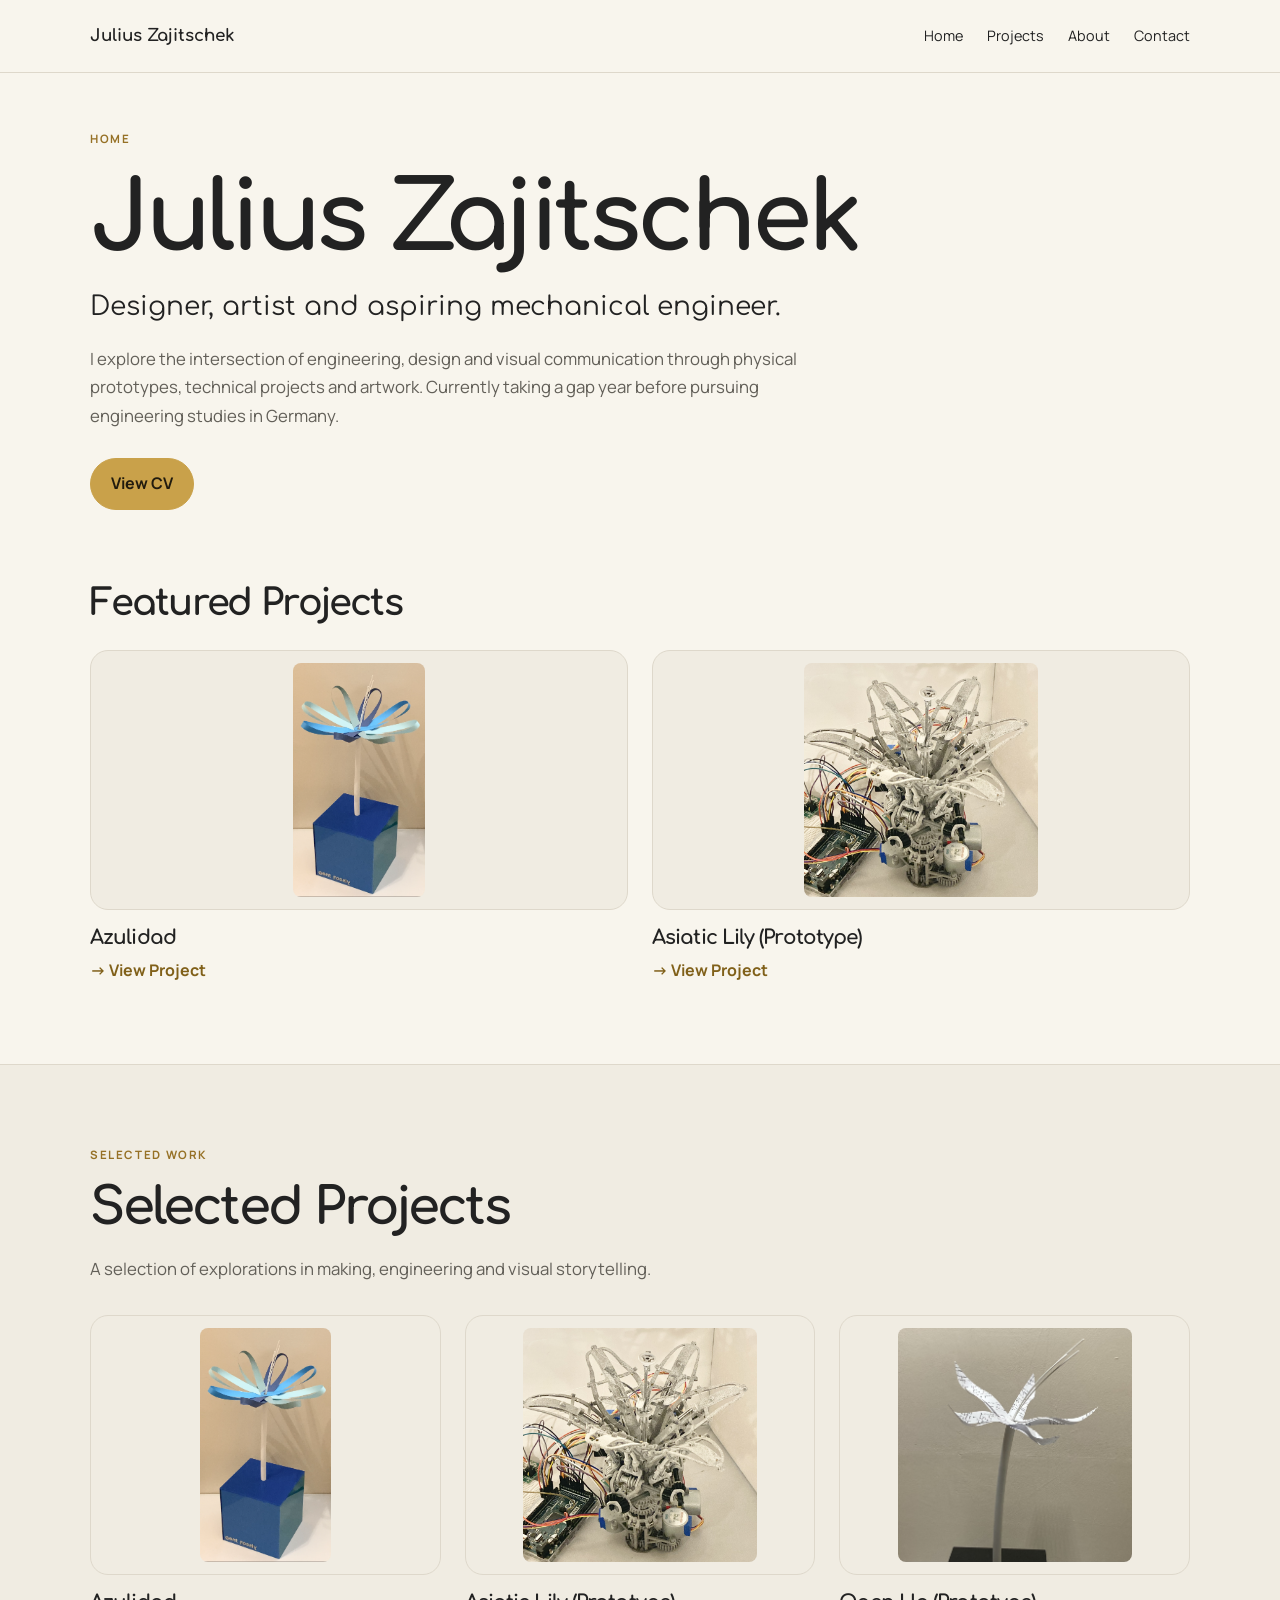
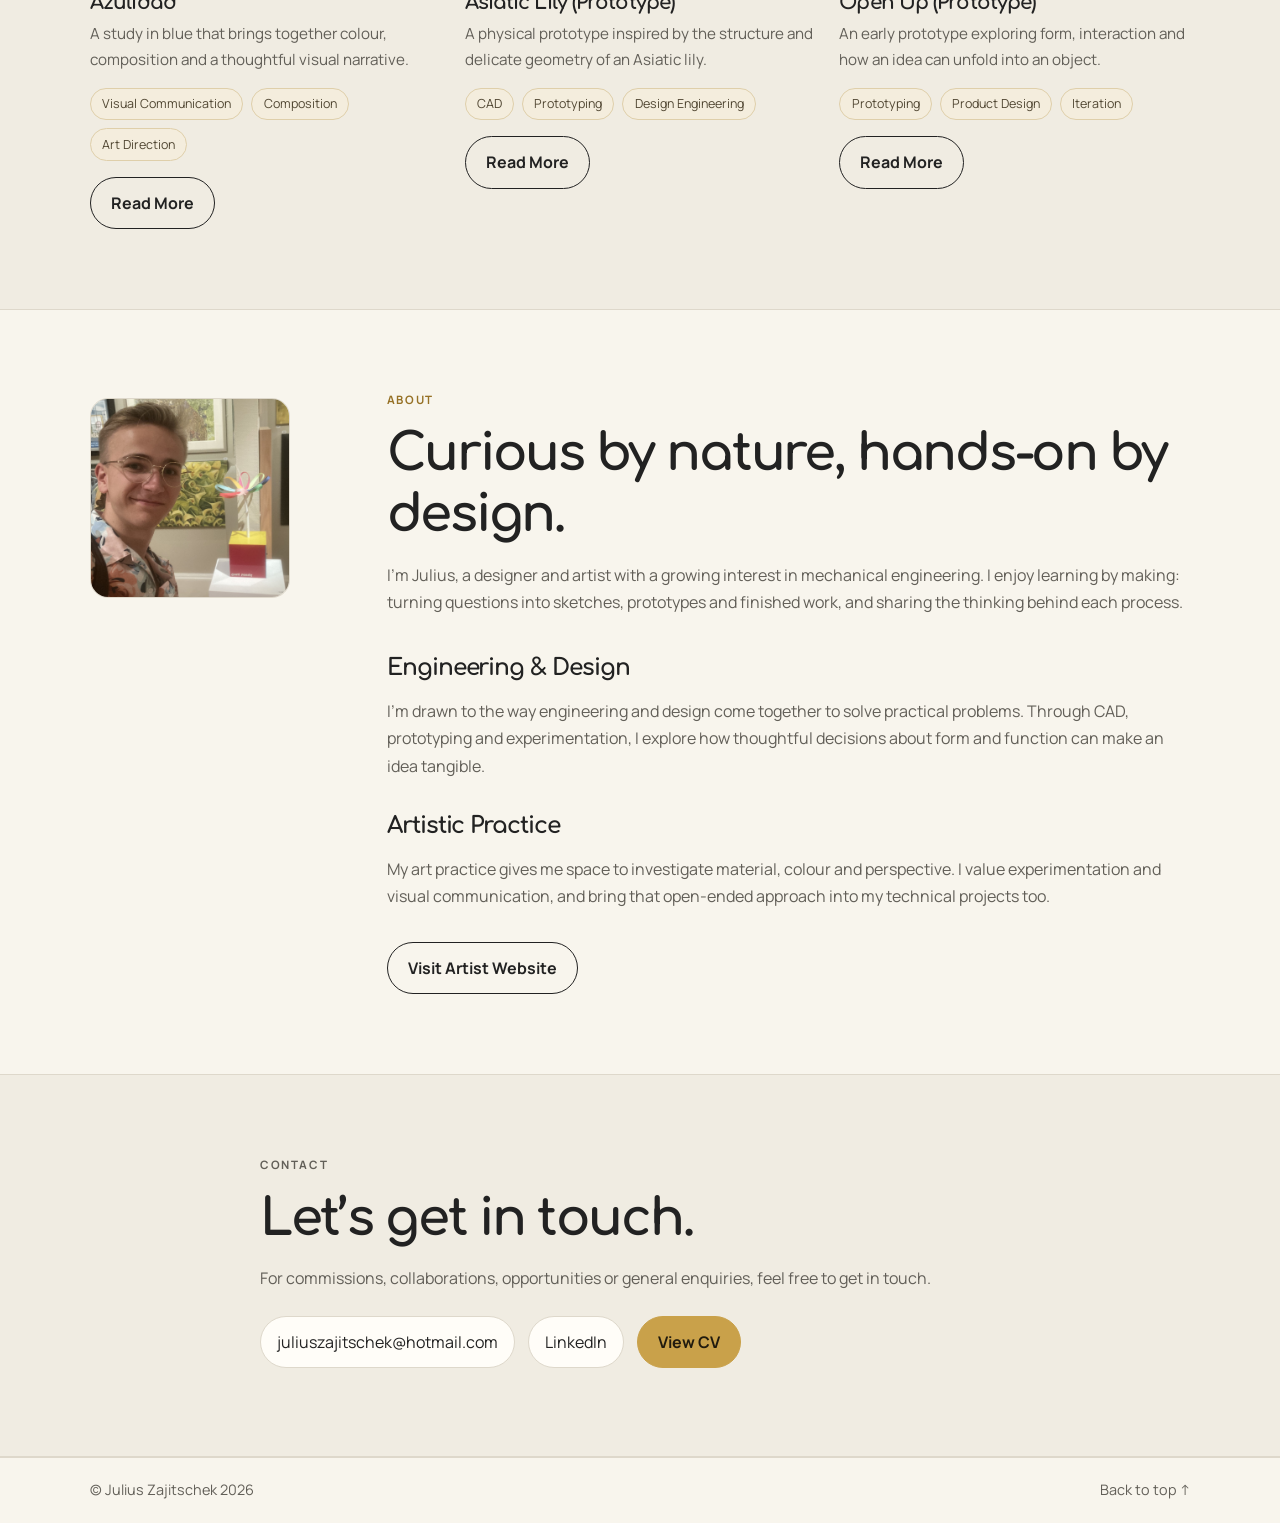
==== commit b84a60d6: "nicer image presentation (viewport/bprders) and cv button above featured works ratrher thsn below" ====
--- a/index.html
+++ b/index.html
@@ -14,7 +14,7 @@
       href="https://fonts.googleapis.com/css2?family=Comfortaa:wght@400;500;600;700&family=Manrope:wght@400;500;600;700&display=swap"
       rel="stylesheet"
     />
-    <link rel="stylesheet" href="styles.css" />
+    <link rel="stylesheet" href="styles.css?v=20261106-layout" />
     <script src="projects.js" defer></script>
     <script src="site.js" defer></script>
   </head>
@@ -43,6 +43,9 @@
               through physical prototypes, technical projects and artwork. Currently
               taking a gap year before pursuing engineering studies in Germany.
             </p>
+            <a class="button" href="cv.pdf" target="_blank" rel="noopener noreferrer">
+              View CV
+            </a>
           </div>
 
           <div class="featured-heading">
@@ -50,11 +53,6 @@
             <h2>Featured Projects</h2>
           </div>
           <div id="featured-projects" class="project-grid featured-grid" aria-live="polite"></div>
-          <div class="home-actions">
-            <a class="button" href="cv.pdf" target="_blank" rel="noopener noreferrer">
-              View CV
-            </a>
-          </div>
         </div>
       </section>
 
--- a/styles.css
+++ b/styles.css
@@ -217,16 +217,24 @@
 }
 
 .project-image-link {
-  display: block;
+  display: flex;
+  align-items: center;
+  justify-content: center;
+  height: clamp(190px, 24vw, 260px);
+  padding: 0.75rem;
   overflow: hidden;
   border-radius: 18px;
   background: var(--bg-2);
+  border: 1px solid var(--line);
 }
 
 .project-image {
-  width: 100%;
-  aspect-ratio: 4 / 3;
+  width: auto;
+  height: auto;
+  max-width: 100%;
+  max-height: 100%;
   object-fit: contain;
+  border-radius: 8px;
   transition: transform 0.35s ease;
 }
 
@@ -389,7 +397,8 @@
 
 .project-detail-image {
   width: 100%;
-  max-height: 72vh;
+  max-width: 960px;
+  max-height: min(62vh, 620px);
   object-fit: contain;
   background: var(--bg-2);
   border-radius: 20px;
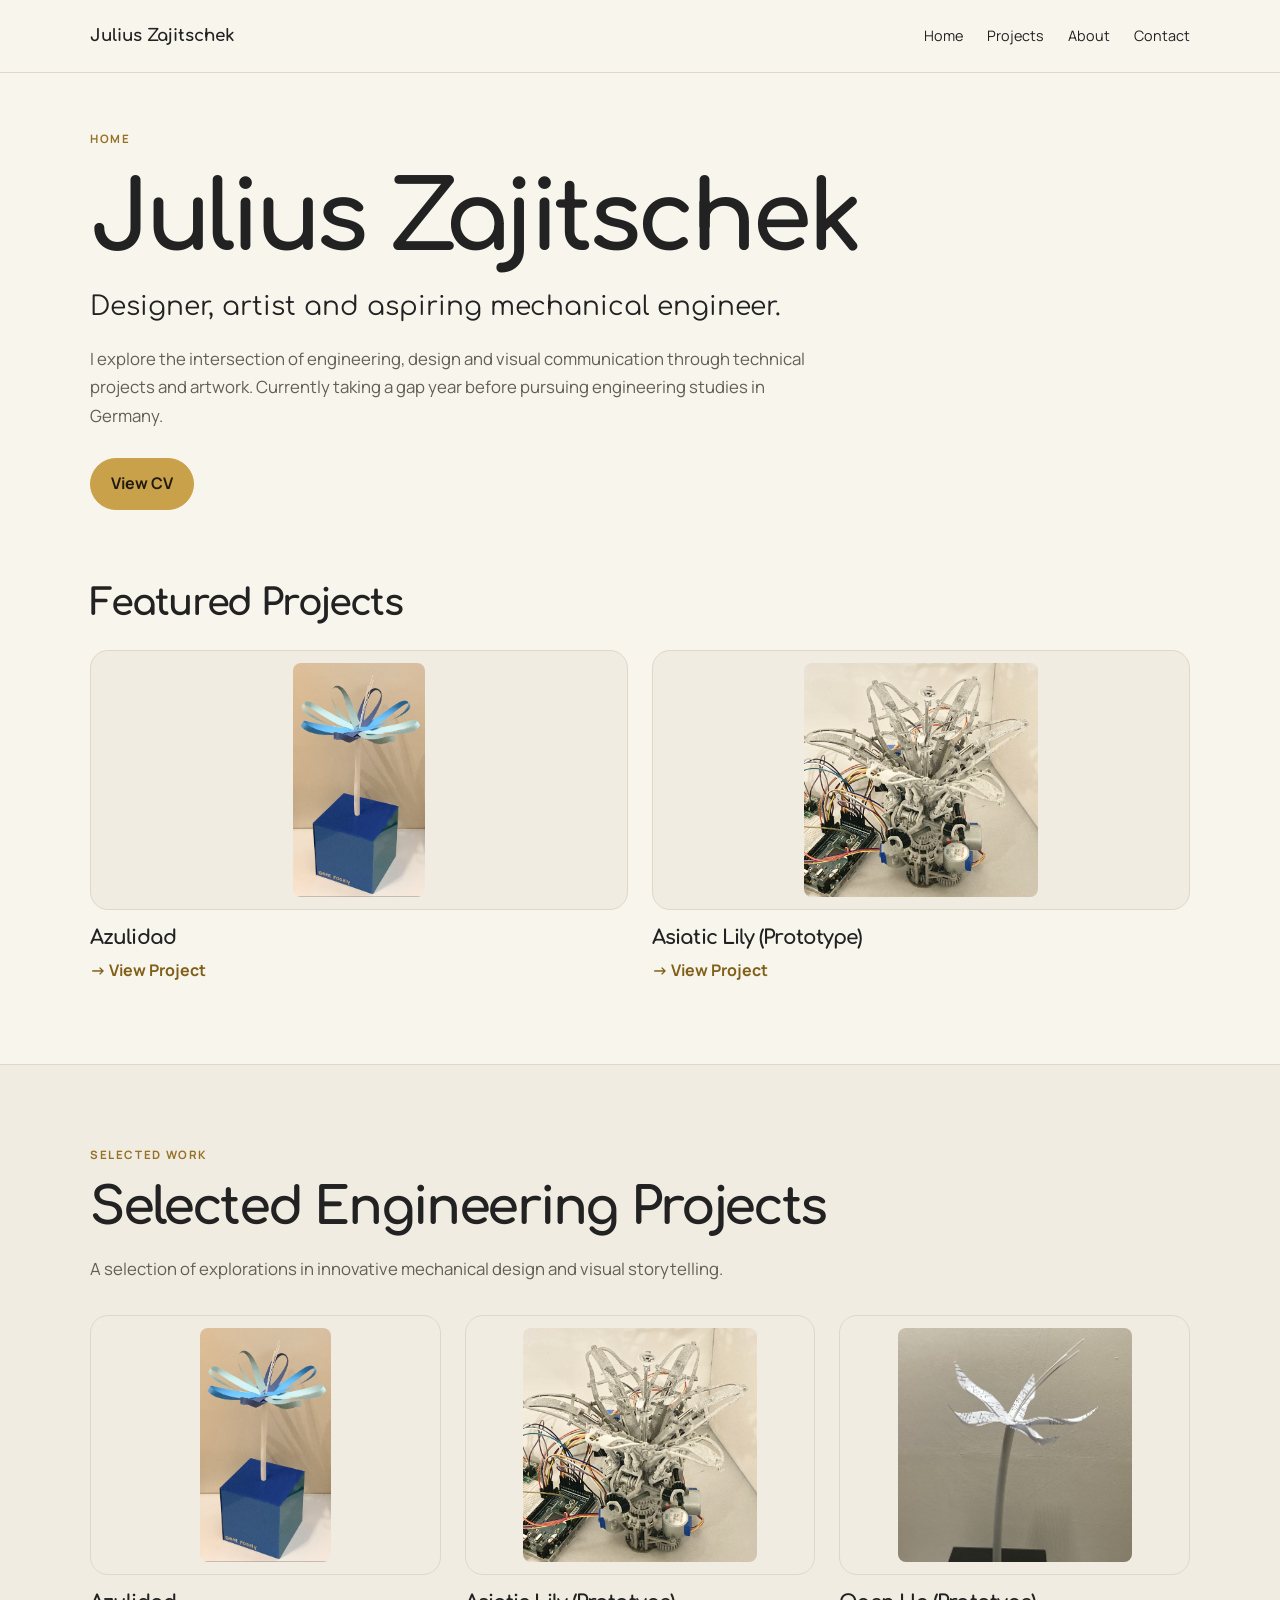
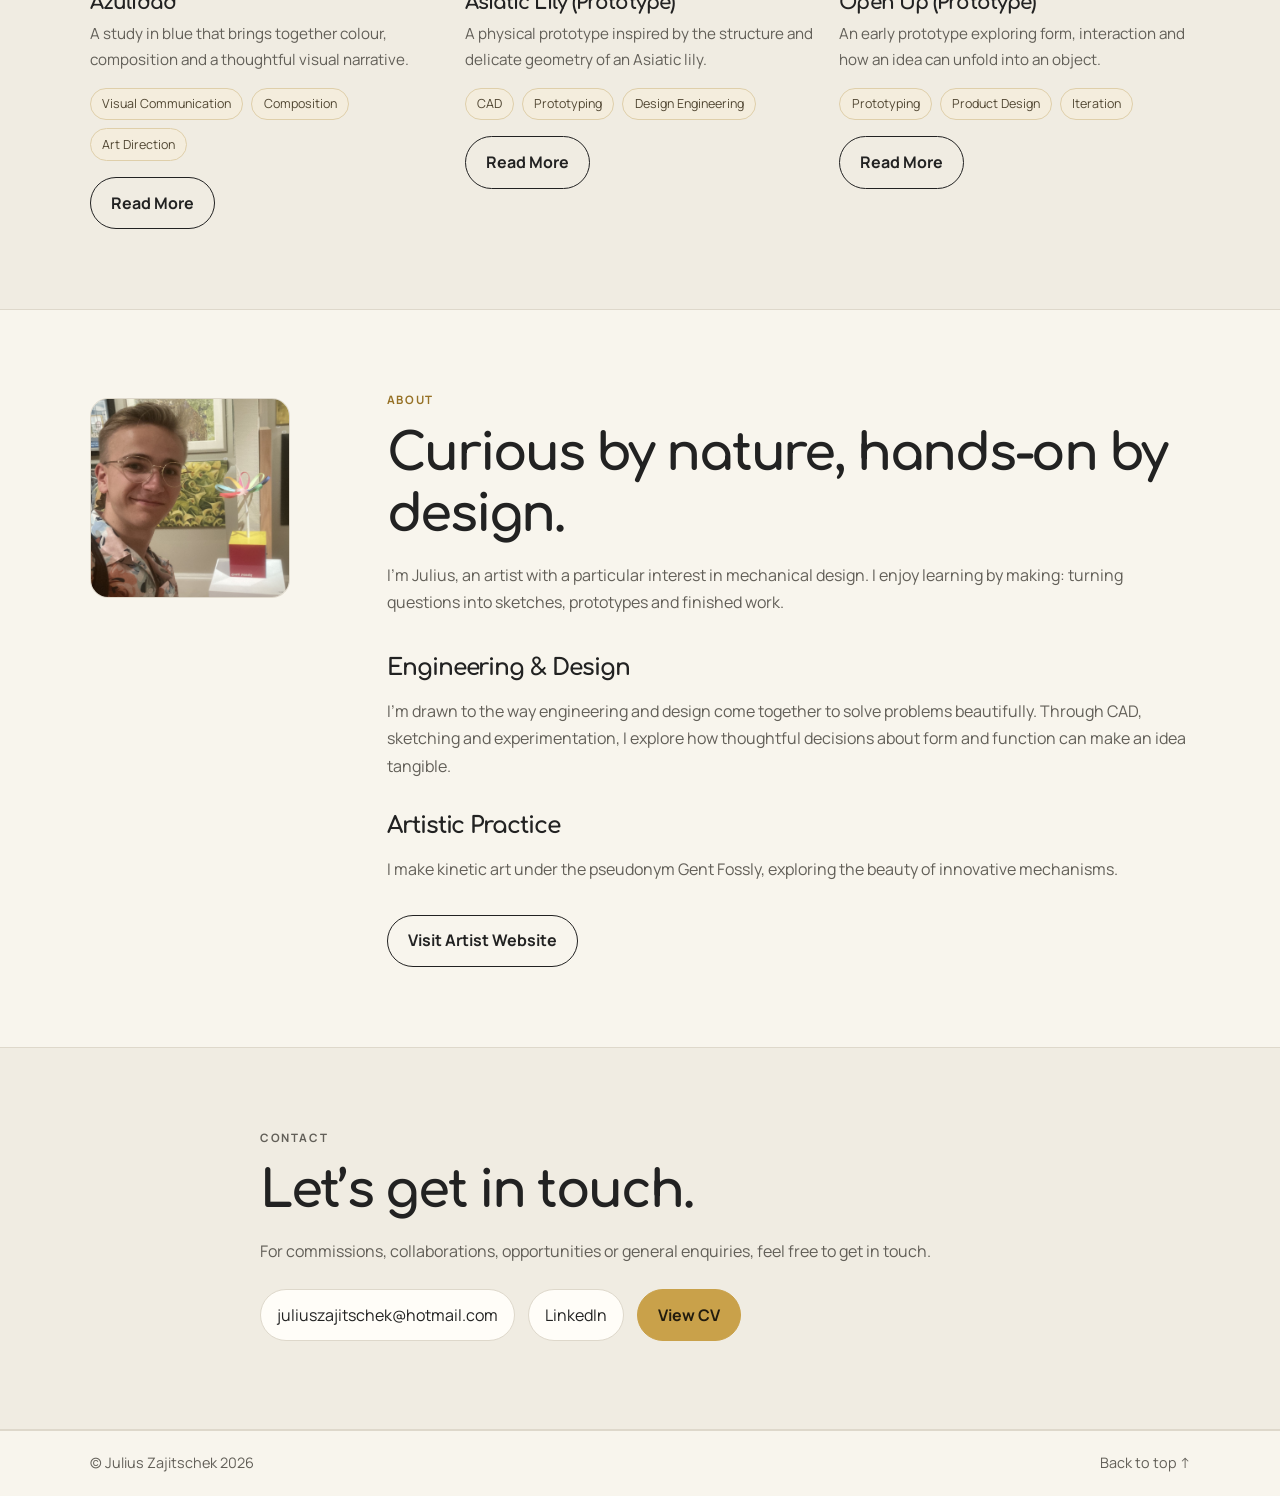
==== commit eb58c367: "main page rewording (excl. projects)" ====
--- a/index.html
+++ b/index.html
@@ -40,7 +40,7 @@
             <p class="hero-subtitle">Designer, artist and aspiring mechanical engineer.</p>
             <p class="intro">
               I explore the intersection of engineering, design and visual communication
-              through physical prototypes, technical projects and artwork. Currently
+              through technical projects and artwork. Currently
               taking a gap year before pursuing engineering studies in Germany.
             </p>
             <a class="button" href="cv.pdf" target="_blank" rel="noopener noreferrer">
@@ -59,9 +59,9 @@
       <section id="projects" class="section section-tinted">
         <div class="container">
           <p class="section-kicker">Selected work</p>
-          <h2>Selected Projects</h2>
+          <h2>Selected Engineering Projects</h2>
           <p class="section-intro">
-            A selection of explorations in making, engineering and visual storytelling.
+            A selection of explorations in innovative mechanical design and visual storytelling.
           </p>
           <div id="selected-projects" class="project-grid" aria-live="polite"></div>
         </div>
@@ -76,23 +76,22 @@
             <p class="section-kicker">About</p>
             <h2>Curious by nature, hands-on by design.</h2>
             <p>
-              I’m Julius, a designer and artist with a growing interest in mechanical
-              engineering. I enjoy learning by making: turning questions into sketches,
-              prototypes and finished work, and sharing the thinking behind each process.
+              I’m Julius, an artist with a particular interest in mechanical
+              design. I enjoy learning by making: turning questions into sketches,
+              prototypes and finished work.
             </p>
 
             <h3>Engineering &amp; Design</h3>
             <p>
-              I’m drawn to the way engineering and design come together to solve practical
-              problems. Through CAD, prototyping and experimentation, I explore how
+              I’m drawn to the way engineering and design come together to solve
+              problems beautifully. Through CAD, sketching and experimentation, I explore how
               thoughtful decisions about form and function can make an idea tangible.
             </p>
 
             <h3>Artistic Practice</h3>
             <p>
-              My art practice gives me space to investigate material, colour and
-              perspective. I value experimentation and visual communication, and bring
-              that open-ended approach into my technical projects too.
+              I make kinetic art under the pseudonym Gent Fossly,
+              exploring the beauty of innovative mechanisms.
             </p>
             <a class="button button-outline" href="https://gentfossly.github.io/" target="_blank" rel="noopener noreferrer">
               Visit Artist Website
--- a/styles.css
+++ b/styles.css
@@ -395,14 +395,28 @@
   font-size: clamp(2.6rem, 6vw, 4.8rem);
 }
 
-.project-detail-image {
+.project-detail-image-frame {
+  display: flex;
+  align-items: center;
+  justify-content: center;
   width: 100%;
   max-width: 960px;
-  max-height: min(62vh, 620px);
-  object-fit: contain;
+  height: clamp(280px, 52vw, 560px);
+  max-height: 65vh;
+  padding: 1rem;
   background: var(--bg-2);
+  border: 1px solid var(--line);
   border-radius: 20px;
   margin: 0 auto 3rem;
+}
+
+.project-detail-image {
+  width: auto;
+  height: auto;
+  max-width: 100%;
+  max-height: 100%;
+  object-fit: contain;
+  border-radius: 10px;
 }
 
 .project-detail-copy {
